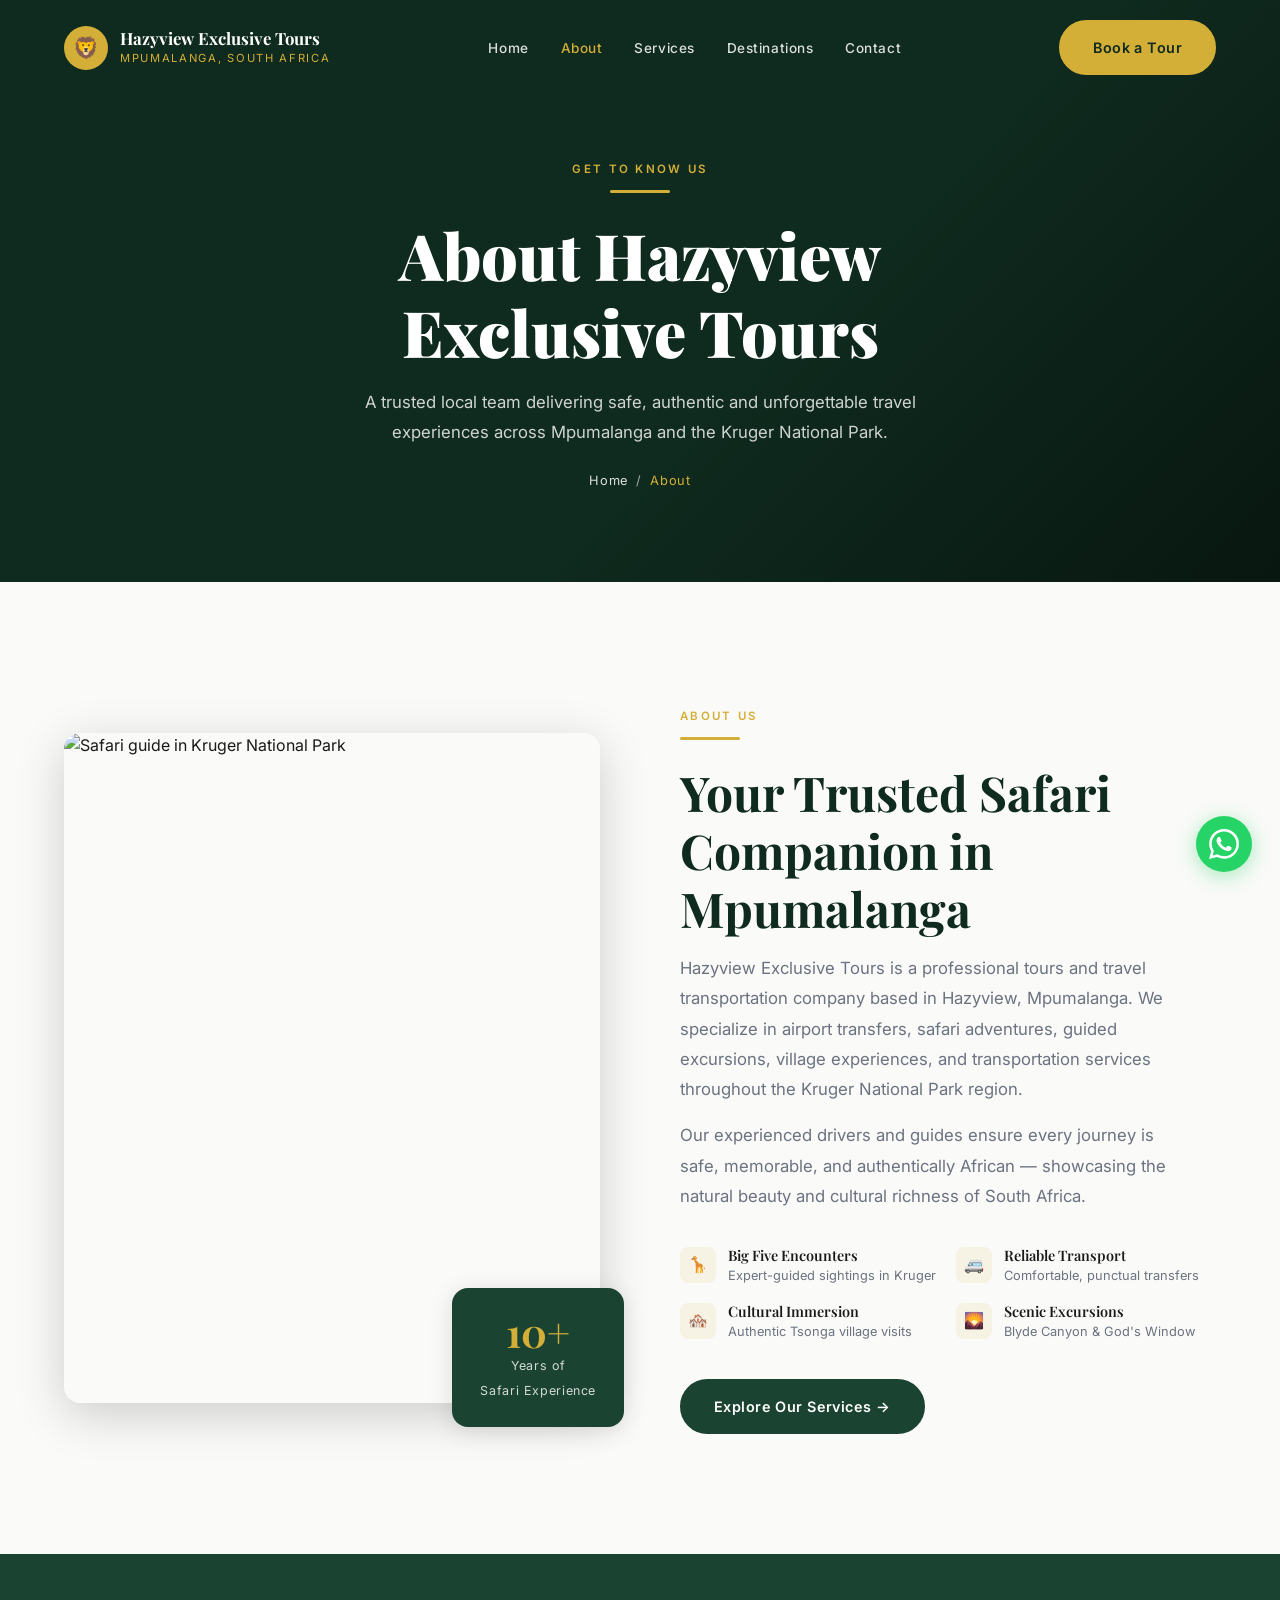
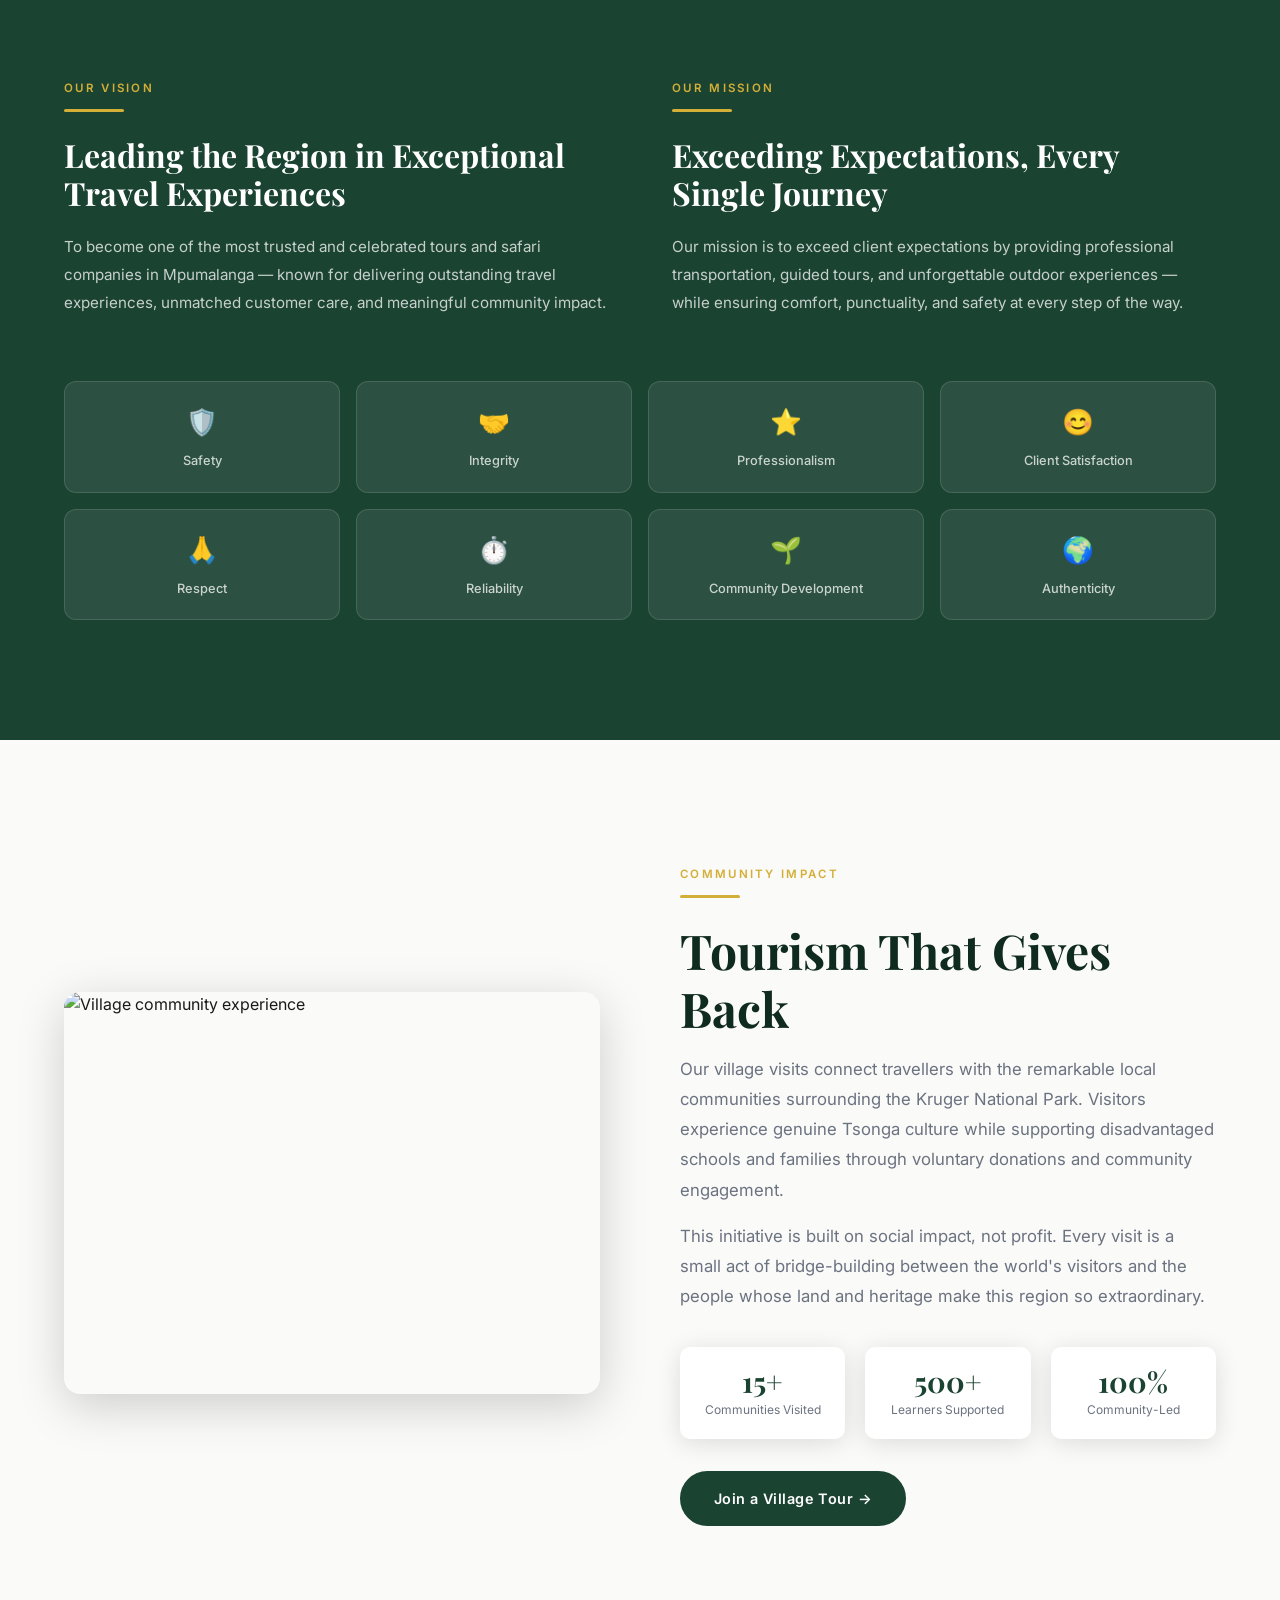
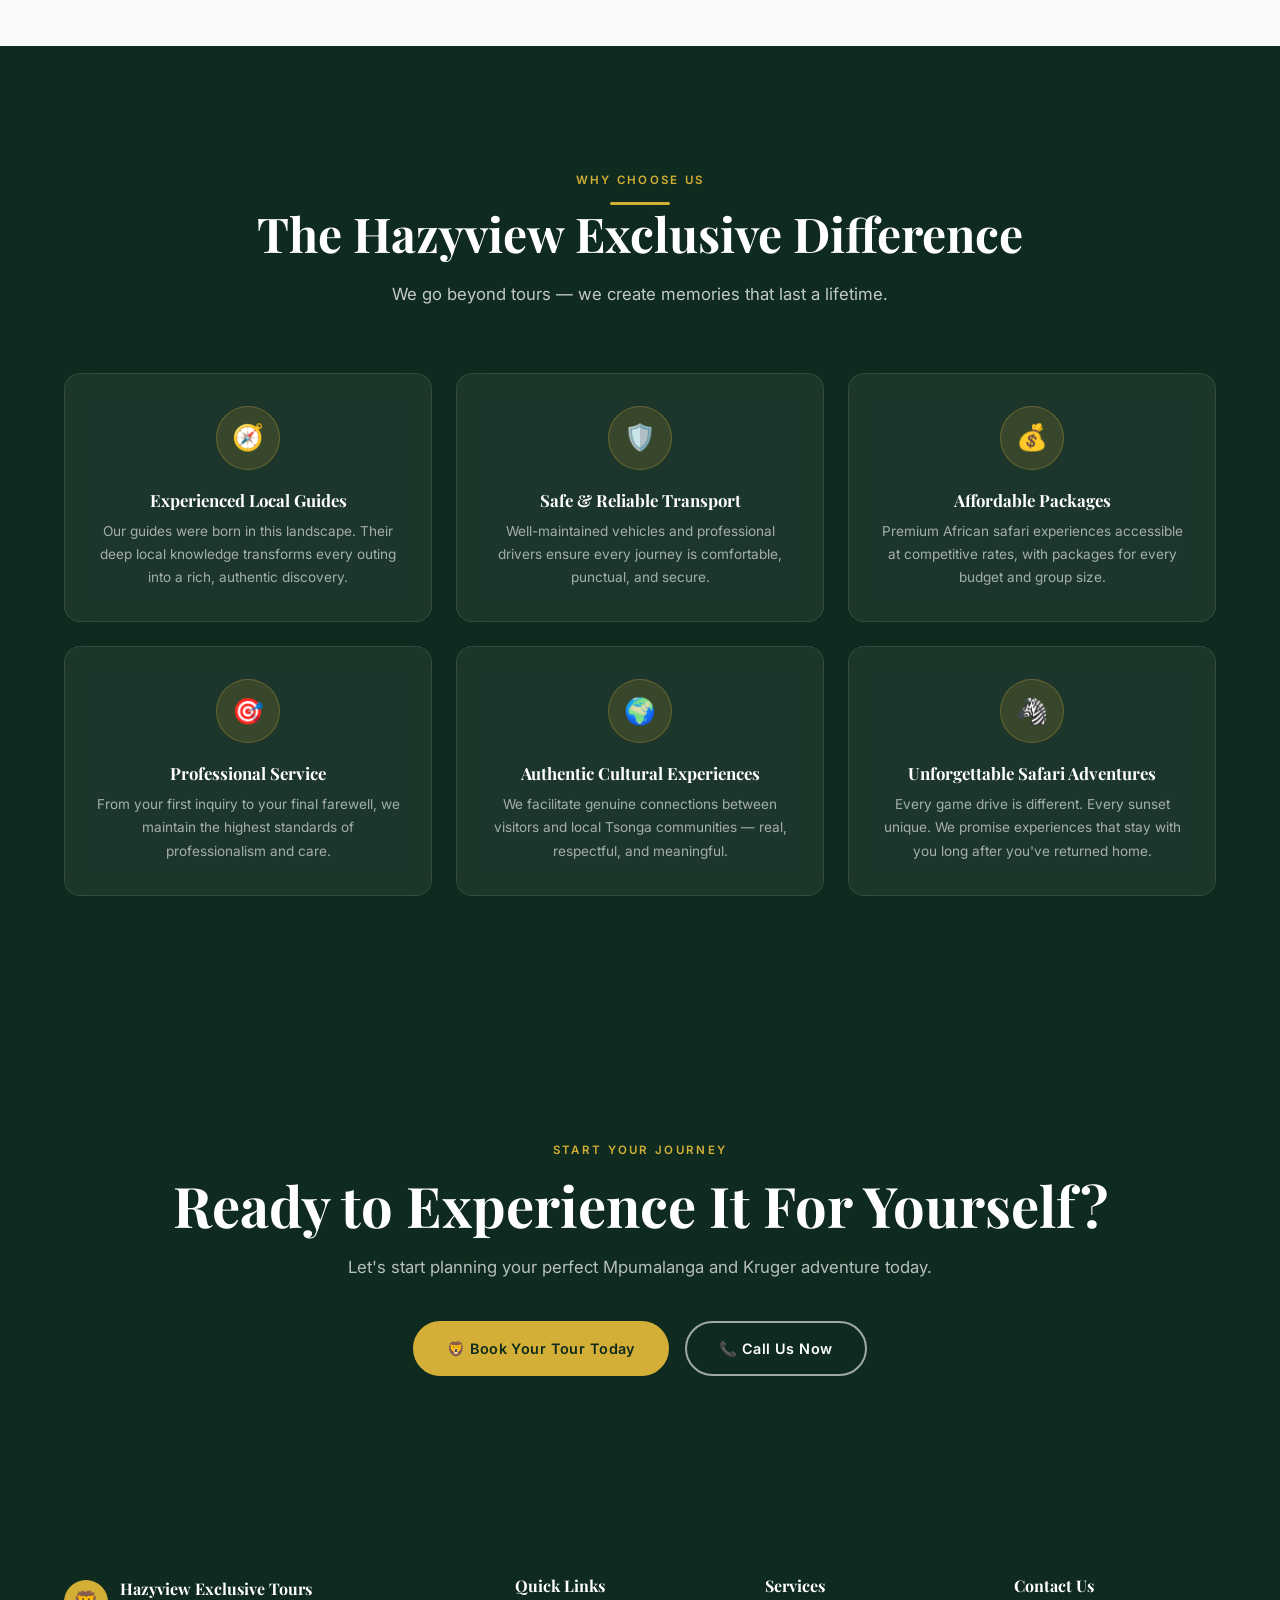
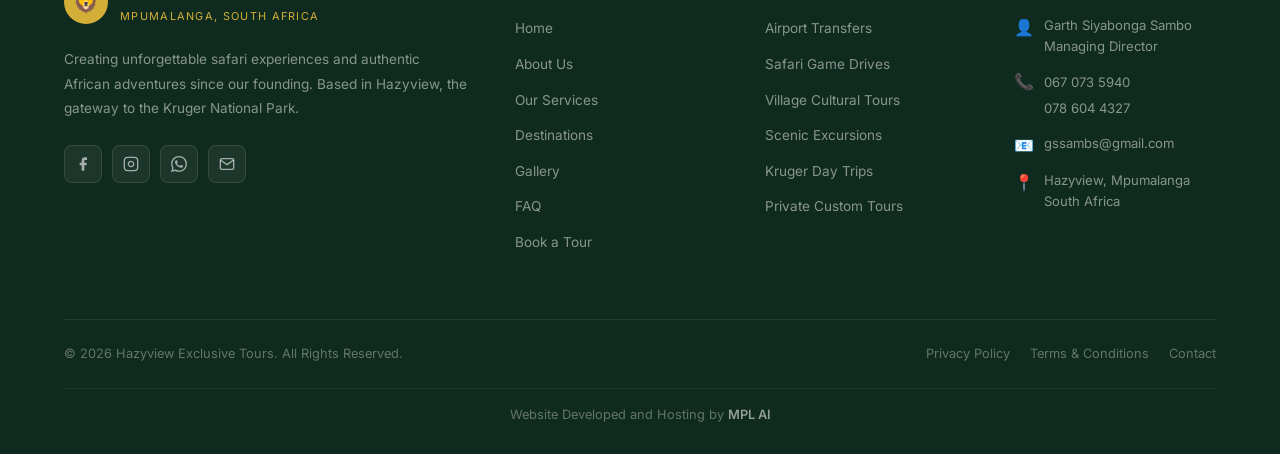
==== about.html @ bfd2d044 "Initial commit" ====
<!DOCTYPE html>
<html lang="en">
<head>
<meta charset="UTF-8">
<meta name="viewport" content="width=device-width, initial-scale=1.0">
<meta name="description" content="Learn about Hazyview Exclusive Tours – our story, vision, mission, values and community impact in Hazyview, Mpumalanga, South Africa.">
<meta name="keywords" content="About Hazyview Exclusive Tours, Mpumalanga tour company, safari company Hazyview, community tourism South Africa">
<title>About Us | Hazyview Exclusive Tours</title>
<link rel="preconnect" href="https://fonts.googleapis.com">
<link href="https://fonts.googleapis.com/css2?family=Playfair+Display:wght@400;600;700;900&family=Inter:wght@300;400;500;600&display=swap" rel="stylesheet">
<link rel="stylesheet" href="css/style.css">
</head>
<body>

<!-- NAVBAR -->
<nav id="navbar">
  <div class="container">
    <div class="nav-inner">
      <a href="index.html" class="nav-logo">
        <div class="nav-logo-icon">🦁</div>
        <div class="nav-logo-text">
          <strong>Hazyview Exclusive Tours</strong>
          <span>Mpumalanga, South Africa</span>
        </div>
      </a>
      <ul class="nav-links">
        <li><a href="index.html">Home</a></li>
        <li><a href="about.html" class="active">About</a></li>
        <li><a href="services.html">Services</a></li>
        <li><a href="destinations.html">Destinations</a></li>
        <li><a href="contact.html">Contact</a></li>
      </ul>
      <div class="nav-cta">
        <a href="contact.html" class="btn btn-gold">Book a Tour</a>
      </div>
      <button class="hamburger" id="hambBtn" aria-label="Menu">
        <span></span><span></span><span></span>
      </button>
    </div>
  </div>
</nav>

<!-- MOBILE MENU -->
<div class="mobile-menu" id="mobileMenu">
  <button class="mobile-close" id="mobileClose">✕</button>
  <a href="index.html" onclick="closeMobile()">Home</a>
  <a href="about.html" class="active" onclick="closeMobile()">About</a>
  <a href="services.html" onclick="closeMobile()">Services</a>
  <a href="destinations.html" onclick="closeMobile()">Destinations</a>
  <a href="contact.html" onclick="closeMobile()">Book a Tour</a>
</div>

<!-- PAGE HERO -->
<section class="page-hero">
  <div class="page-hero-bg" style="background-image:url('https://images.unsplash.com/photo-1547471080-7cc2caa01a7e?w=1800&q=80');"></div>
  <div class="page-hero-overlay"></div>
  <div class="container page-hero-content">
    <span class="section-label">Get To Know Us</span>
    <div class="gold-line"></div>
    <h1>About Hazyview Exclusive Tours</h1>
    <p>A trusted local team delivering safe, authentic and unforgettable travel experiences across Mpumalanga and the Kruger National Park.</p>
    <div class="breadcrumb">
      <a href="index.html">Home</a> / <span>About</span>
    </div>
  </div>
</section>

<!-- ABOUT -->
<section id="about">
  <div class="container">
    <div class="about-grid">
      <div class="about-image-stack reveal">
        <div class="about-img-main">
          <img src="https://images.unsplash.com/photo-1547036967-23d11aacaee0?w=800&q=80" alt="Safari guide in Kruger National Park" loading="lazy">
        </div>
        <div class="about-img-badge">
          <strong>10+</strong>
          <span>Years of<br>Safari Experience</span>
        </div>
      </div>
      <div class="about-text reveal reveal-delay-1">
        <span class="section-label">About Us</span>
        <div class="gold-line"></div>
        <h2 class="section-title">Your Trusted Safari Companion in Mpumalanga</h2>
        <p class="section-desc">Hazyview Exclusive Tours is a professional tours and travel transportation company based in Hazyview, Mpumalanga. We specialize in airport transfers, safari adventures, guided excursions, village experiences, and transportation services throughout the Kruger National Park region.</p>
        <p class="section-desc" style="margin-top:16px;">Our experienced drivers and guides ensure every journey is safe, memorable, and authentically African — showcasing the natural beauty and cultural richness of South Africa.</p>
        <div class="about-features">
          <div class="about-feature">
            <div class="about-feature-icon">🦒</div>
            <div>
              <h4>Big Five Encounters</h4>
              <p>Expert-guided sightings in Kruger</p>
            </div>
          </div>
          <div class="about-feature">
            <div class="about-feature-icon">🚐</div>
            <div>
              <h4>Reliable Transport</h4>
              <p>Comfortable, punctual transfers</p>
            </div>
          </div>
          <div class="about-feature">
            <div class="about-feature-icon">🏘️</div>
            <div>
              <h4>Cultural Immersion</h4>
              <p>Authentic Tsonga village visits</p>
            </div>
          </div>
          <div class="about-feature">
            <div class="about-feature-icon">🌄</div>
            <div>
              <h4>Scenic Excursions</h4>
              <p>Blyde Canyon & God's Window</p>
            </div>
          </div>
        </div>
        <div style="margin-top:36px;">
          <a href="services.html" class="btn btn-green">Explore Our Services →</a>
        </div>
      </div>
    </div>
  </div>
</section>

<!-- VISION MISSION VALUES -->
<section id="vision">
  <div class="container">
    <div class="vm-grid reveal">
      <div class="vm-card">
        <span class="section-label">Our Vision</span>
        <div class="gold-line"></div>
        <h2>Leading the Region in Exceptional Travel Experiences</h2>
        <p>To become one of the most trusted and celebrated tours and safari companies in Mpumalanga — known for delivering outstanding travel experiences, unmatched customer care, and meaningful community impact.</p>
      </div>
      <div class="vm-card">
        <span class="section-label">Our Mission</span>
        <div class="gold-line"></div>
        <h2>Exceeding Expectations, Every Single Journey</h2>
        <p>Our mission is to exceed client expectations by providing professional transportation, guided tours, and unforgettable outdoor experiences — while ensuring comfort, punctuality, and safety at every step of the way.</p>
      </div>
    </div>
    <div class="values-grid reveal">
      <div class="value-chip"><span>🛡️</span><p>Safety</p></div>
      <div class="value-chip"><span>🤝</span><p>Integrity</p></div>
      <div class="value-chip"><span>⭐</span><p>Professionalism</p></div>
      <div class="value-chip"><span>😊</span><p>Client Satisfaction</p></div>
      <div class="value-chip"><span>🙏</span><p>Respect</p></div>
      <div class="value-chip"><span>⏱️</span><p>Reliability</p></div>
      <div class="value-chip"><span>🌱</span><p>Community Development</p></div>
      <div class="value-chip"><span>🌍</span><p>Authenticity</p></div>
    </div>
  </div>
</section>

<!-- COMMUNITY IMPACT -->
<section id="community">
  <div class="container">
    <div class="community-inner">
      <div class="community-img reveal">
        <img src="https://images.unsplash.com/photo-1488521787991-ed7bbaae773c?w=800&q=80" alt="Village community experience" loading="lazy">
      </div>
      <div class="community-text reveal reveal-delay-1">
        <span class="section-label">Community Impact</span>
        <div class="gold-line"></div>
        <h2 class="section-title">Tourism That Gives Back</h2>
        <p class="section-desc">Our village visits connect travellers with the remarkable local communities surrounding the Kruger National Park. Visitors experience genuine Tsonga culture while supporting disadvantaged schools and families through voluntary donations and community engagement.</p>
        <p class="section-desc" style="margin-top:16px;">This initiative is built on social impact, not profit. Every visit is a small act of bridge-building between the world's visitors and the people whose land and heritage make this region so extraordinary.</p>
        <div class="impact-stats">
          <div class="impact-stat">
            <strong>15+</strong>
            <span>Communities Visited</span>
          </div>
          <div class="impact-stat">
            <strong>500+</strong>
            <span>Learners Supported</span>
          </div>
          <div class="impact-stat">
            <strong>100%</strong>
            <span>Community-Led</span>
          </div>
        </div>
        <div style="margin-top:32px;">
          <a href="contact.html" class="btn btn-green">Join a Village Tour →</a>
        </div>
      </div>
    </div>
  </div>
</section>

<!-- WHY US -->
<section id="why-us">
  <div class="container">
    <div class="why-header reveal">
      <span class="section-label">Why Choose Us</span>
      <div class="gold-line" style="margin:0 auto;"></div>
      <h2 class="section-title light">The Hazyview Exclusive Difference</h2>
      <p class="section-desc light" style="margin:0 auto;">We go beyond tours — we create memories that last a lifetime.</p>
    </div>
    <div class="why-grid">
      <div class="why-card reveal">
        <div class="why-icon">🧭</div>
        <h3>Experienced Local Guides</h3>
        <p>Our guides were born in this landscape. Their deep local knowledge transforms every outing into a rich, authentic discovery.</p>
      </div>
      <div class="why-card reveal reveal-delay-1">
        <div class="why-icon">🛡️</div>
        <h3>Safe & Reliable Transport</h3>
        <p>Well-maintained vehicles and professional drivers ensure every journey is comfortable, punctual, and secure.</p>
      </div>
      <div class="why-card reveal reveal-delay-2">
        <div class="why-icon">💰</div>
        <h3>Affordable Packages</h3>
        <p>Premium African safari experiences accessible at competitive rates, with packages for every budget and group size.</p>
      </div>
      <div class="why-card reveal">
        <div class="why-icon">🎯</div>
        <h3>Professional Service</h3>
        <p>From your first inquiry to your final farewell, we maintain the highest standards of professionalism and care.</p>
      </div>
      <div class="why-card reveal reveal-delay-1">
        <div class="why-icon">🌍</div>
        <h3>Authentic Cultural Experiences</h3>
        <p>We facilitate genuine connections between visitors and local Tsonga communities — real, respectful, and meaningful.</p>
      </div>
      <div class="why-card reveal reveal-delay-2">
        <div class="why-icon">🦓</div>
        <h3>Unforgettable Safari Adventures</h3>
        <p>Every game drive is different. Every sunset unique. We promise experiences that stay with you long after you've returned home.</p>
      </div>
    </div>
  </div>
</section>

<!-- CTA -->
<section id="cta">
  <div class="container">
    <div class="cta-content reveal">
      <span class="section-label">Start Your Journey</span>
      <h2>Ready to Experience It For Yourself?</h2>
      <p>Let's start planning your perfect Mpumalanga and Kruger adventure today.</p>
      <div class="cta-buttons">
        <a href="contact.html" class="btn btn-gold">🦁 Book Your Tour Today</a>
        <a href="tel:0670735940" class="btn btn-outline">📞 Call Us Now</a>
      </div>
    </div>
  </div>
</section>

<!-- FOOTER -->
<footer>
  <div class="container">
    <div class="footer-grid">
      <div class="footer-brand">
        <div class="footer-logo">
          <div class="footer-logo-icon">🦁</div>
          <div class="footer-logo-text">
            <strong>Hazyview Exclusive Tours</strong>
            <span>Mpumalanga, South Africa</span>
          </div>
        </div>
        <p class="footer-desc">Creating unforgettable safari experiences and authentic African adventures since our founding. Based in Hazyview, the gateway to the Kruger National Park.</p>
        <div class="social-links">
          <a href="#" class="social-link" aria-label="Facebook">
            <svg width="16" height="16" viewBox="0 0 24 24" fill="currentColor"><path d="M18 2h-3a5 5 0 0 0-5 5v3H7v4h3v8h4v-8h3l1-4h-4V7a1 1 0 0 1 1-1h3z"/></svg>
          </a>
          <a href="#" class="social-link" aria-label="Instagram">
            <svg width="16" height="16" viewBox="0 0 24 24" fill="none" stroke="currentColor" stroke-width="2"><rect x="2" y="2" width="20" height="20" rx="5" ry="5"/><path d="M16 11.37A4 4 0 1 1 12.63 8 4 4 0 0 1 16 11.37z"/><line x1="17.5" y1="6.5" x2="17.51" y2="6.5"/></svg>
          </a>
          <a href="https://wa.me/27670735940" class="social-link" aria-label="WhatsApp">
            <svg width="16" height="16" viewBox="0 0 24 24" fill="currentColor"><path d="M17.472 14.382c-.297-.149-1.758-.867-2.03-.967-.273-.099-.471-.148-.67.15-.197.297-.767.966-.94 1.164-.173.199-.347.223-.644.075-.297-.15-1.255-.463-2.39-1.475-.883-.788-1.48-1.761-1.653-2.059-.173-.297-.018-.458.13-.606.134-.133.298-.347.446-.52.149-.174.198-.298.298-.497.099-.198.05-.371-.025-.52-.075-.149-.669-1.612-.916-2.207-.242-.579-.487-.5-.669-.51-.173-.008-.371-.01-.57-.01-.198 0-.52.074-.792.372-.272.297-1.04 1.016-1.04 2.479 0 1.462 1.065 2.875 1.213 3.074.149.198 2.096 3.2 5.077 4.487.709.306 1.262.489 1.694.625.712.227 1.36.195 1.871.118.571-.085 1.758-.719 2.006-1.413.248-.694.248-1.289.173-1.413-.074-.124-.272-.198-.57-.347m-5.421 7.403h-.004a9.87 9.87 0 0 1-5.031-1.378l-.361-.214-3.741.982.998-3.648-.235-.374a9.86 9.86 0 0 1-1.51-5.26c.001-5.45 4.436-9.884 9.888-9.884 2.64 0 5.122 1.03 6.988 2.898a9.825 9.825 0 0 1 2.893 6.994c-.003 5.45-4.437 9.884-9.885 9.884m8.413-18.297A11.815 11.815 0 0 0 12.05 0C5.495 0 .16 5.335.157 11.892c0 2.096.547 4.142 1.588 5.945L.057 24l6.305-1.654a11.882 11.882 0 0 0 5.683 1.448h.005c6.554 0 11.89-5.335 11.893-11.893a11.821 11.821 0 0 0-3.48-8.413z"/></svg>
          </a>
          <a href="mailto:gssambs@gmail.com" class="social-link" aria-label="Email">
            <svg width="16" height="16" viewBox="0 0 24 24" fill="none" stroke="currentColor" stroke-width="2"><path d="M4 4h16c1.1 0 2 .9 2 2v12c0 1.1-.9 2-2 2H4c-1.1 0-2-.9-2-2V6c0-1.1.9-2 2-2z"/><polyline points="22,6 12,13 2,6"/></svg>
          </a>
        </div>
      </div>
      <div class="footer-col">
        <h4>Quick Links</h4>
        <ul class="footer-links">
          <li><a href="index.html">Home</a></li>
          <li><a href="about.html">About Us</a></li>
          <li><a href="services.html">Our Services</a></li>
          <li><a href="destinations.html">Destinations</a></li>
          <li><a href="destinations.html#gallery">Gallery</a></li>
          <li><a href="services.html#faq">FAQ</a></li>
          <li><a href="contact.html">Book a Tour</a></li>
        </ul>
      </div>
      <div class="footer-col">
        <h4>Services</h4>
        <ul class="footer-links">
          <li><a href="services.html">Airport Transfers</a></li>
          <li><a href="services.html">Safari Game Drives</a></li>
          <li><a href="services.html">Village Cultural Tours</a></li>
          <li><a href="services.html">Scenic Excursions</a></li>
          <li><a href="services.html">Kruger Day Trips</a></li>
          <li><a href="services.html">Private Custom Tours</a></li>
        </ul>
      </div>
      <div class="footer-col">
        <h4>Contact Us</h4>
        <div class="footer-contact-item">
          <span>👤</span>
          <p>Garth Siyabonga Sambo<br>Managing Director</p>
        </div>
        <div class="footer-contact-item">
          <span>📞</span>
          <div>
            <a href="tel:0670735940">067 073 5940</a><br>
            <a href="tel:0786044327">078 604 4327</a>
          </div>
        </div>
        <div class="footer-contact-item">
          <span>📧</span>
          <a href="mailto:gssambs@gmail.com">gssambs@gmail.com</a>
        </div>
        <div class="footer-contact-item">
          <span>📍</span>
          <p>Hazyview, Mpumalanga<br>South Africa</p>
        </div>
      </div>
    </div>
    <div class="footer-bottom">
      <p>© 2026 Hazyview Exclusive Tours. All Rights Reserved.</p>
      <div class="footer-bottom-links">
        <a href="#">Privacy Policy</a>
        <a href="#">Terms & Conditions</a>
        <a href="contact.html">Contact</a>
      </div>
    </div>
    <div class="footer-credit-row">
      <p class="footer-credit">Website Developed and Hosting by <a href="https://www.mplai.co.za" target="_blank" rel="noopener">MPL AI</a></p>
    </div>
  </div>
</footer>

<!-- WHATSAPP FLOAT -->
<a href="https://wa.me/27670735940?text=Hello%2C%20I%20would%20like%20to%20book%20a%20tour%20with%20Hazyview%20Exclusive%20Tours." class="wa-float" target="_blank" aria-label="Chat on WhatsApp">
  <div class="wa-tooltip">Chat on WhatsApp</div>
  <svg viewBox="0 0 24 24" xmlns="http://www.w3.org/2000/svg">
    <path d="M17.472 14.382c-.297-.149-1.758-.867-2.03-.967-.273-.099-.471-.148-.67.15-.197.297-.767.966-.94 1.164-.173.199-.347.223-.644.075-.297-.15-1.255-.463-2.39-1.475-.883-.788-1.48-1.761-1.653-2.059-.173-.297-.018-.458.13-.606.134-.133.298-.347.446-.52.149-.174.198-.298.298-.497.099-.198.05-.371-.025-.52-.075-.149-.669-1.612-.916-2.207-.242-.579-.487-.5-.669-.51-.173-.008-.371-.01-.57-.01-.198 0-.52.074-.792.372-.272.297-1.04 1.016-1.04 2.479 0 1.462 1.065 2.875 1.213 3.074.149.198 2.096 3.2 5.077 4.487.709.306 1.262.489 1.694.625.712.227 1.36.195 1.871.118.571-.085 1.758-.719 2.006-1.413.248-.694.248-1.289.173-1.413-.074-.124-.272-.198-.57-.347m-5.421 7.403h-.004a9.87 9.87 0 0 1-5.031-1.378l-.361-.214-3.741.982.998-3.648-.235-.374a9.86 9.86 0 0 1-1.51-5.26c.001-5.45 4.436-9.884 9.888-9.884 2.64 0 5.122 1.03 6.988 2.898a9.825 9.825 0 0 1 2.893 6.994c-.003 5.45-4.437 9.884-9.885 9.884m8.413-18.297A11.815 11.815 0 0 0 12.05 0C5.495 0 .16 5.335.157 11.892c0 2.096.547 4.142 1.588 5.945L.057 24l6.305-1.654a11.882 11.882 0 0 0 5.683 1.448h.005c6.554 0 11.89-5.335 11.893-11.893a11.821 11.821 0 0 0-3.48-8.413z"/>
  </svg>
</a>

<script src="js/main.js"></script>
</body>
</html>
---- css/style.css ----
:root {
  --green: #1B4332;
  --green-light: #2D6A4F;
  --green-dark: #0f2a1e;
  --gold: #D4AF37;
  --gold-light: #e8c84a;
  --gold-pale: #f5e9b0;
  --white: #ffffff;
  --off-white: #fafaf8;
  --gray-light: #f0f4f0;
  --gray: #6b7280;
  --gray-dark: #374151;
  --text: #1a1a1a;
  --shadow: 0 4px 24px rgba(0,0,0,0.12);
  --shadow-lg: 0 12px 48px rgba(0,0,0,0.18);
  --radius: 16px;
  --radius-sm: 10px;
}

*, *::before, *::after { box-sizing: border-box; margin: 0; padding: 0; }

html { scroll-behavior: smooth; }

body {
  font-family: 'Inter', sans-serif;
  color: var(--text);
  background: var(--white);
  overflow-x: hidden;
  line-height: 1.6;
}

h1, h2, h3, h4 { font-family: 'Playfair Display', serif; line-height: 1.2; }

img { max-width: 100%; display: block; }

a { text-decoration: none; color: inherit; }

/* ─── UTILITY ─── */
.container { max-width: 1200px; margin: 0 auto; padding: 0 24px; }
.section-label {
  display: inline-block;
  font-size: 0.72rem;
  font-weight: 600;
  letter-spacing: 0.2em;
  text-transform: uppercase;
  color: var(--gold);
  margin-bottom: 12px;
}
.section-title {
  font-size: clamp(2rem, 4vw, 3rem);
  font-weight: 700;
  color: var(--green-dark);
  margin-bottom: 16px;
}
.section-title.light { color: var(--white); }
.section-desc {
  font-size: 1.05rem;
  color: var(--gray);
  max-width: 600px;
  line-height: 1.8;
}
.section-desc.light { color: rgba(255,255,255,0.75); }
.gold-line {
  width: 60px; height: 3px;
  background: var(--gold);
  border-radius: 2px;
  margin-bottom: 24px;
}
.btn {
  display: inline-flex; align-items: center; gap: 8px;
  padding: 14px 32px;
  border-radius: 50px;
  font-family: 'Inter', sans-serif;
  font-size: 0.9rem;
  font-weight: 600;
  cursor: pointer;
  transition: all 0.3s ease;
  border: 2px solid transparent;
  letter-spacing: 0.03em;
}
.btn-gold {
  background: var(--gold);
  color: var(--green-dark);
  border-color: var(--gold);
}
.btn-gold:hover { background: var(--gold-light); transform: translateY(-2px); box-shadow: 0 8px 24px rgba(212,175,55,0.4); }
.btn-outline {
  background: transparent;
  color: var(--white);
  border-color: rgba(255,255,255,0.6);
}
.btn-outline:hover { background: rgba(255,255,255,0.12); border-color: var(--white); transform: translateY(-2px); }
.btn-green {
  background: var(--green);
  color: var(--white);
  border-color: var(--green);
}
.btn-green:hover { background: var(--green-light); transform: translateY(-2px); box-shadow: 0 8px 24px rgba(27,67,50,0.4); }

/* ─── NAVBAR ─── */
#navbar {
  position: fixed; top: 0; left: 0; right: 0; z-index: 1000;
  padding: 20px 0;
  transition: all 0.4s ease;
}
#navbar.scrolled {
  background: rgba(15,42,30,0.97);
  backdrop-filter: blur(12px);
  padding: 12px 0;
  box-shadow: 0 2px 20px rgba(0,0,0,0.3);
}
.nav-inner {
  display: flex; align-items: center; justify-content: space-between;
}
.nav-logo {
  display: flex; align-items: center; gap: 12px;
}
.nav-logo-icon {
  width: 44px; height: 44px;
  background: var(--gold);
  border-radius: 50%;
  display: flex; align-items: center; justify-content: center;
  font-size: 1.3rem;
}
.nav-logo-text { line-height: 1.1; }
.nav-logo-text strong {
  display: block;
  font-family: 'Playfair Display', serif;
  font-size: 1.05rem;
  color: var(--white);
}
.nav-logo-text span {
  font-size: 0.7rem;
  color: var(--gold);
  letter-spacing: 0.15em;
  text-transform: uppercase;
}
.nav-links {
  display: flex; align-items: center; gap: 32px;
  list-style: none;
}
.nav-links a {
  color: rgba(255,255,255,0.85);
  font-size: 0.85rem;
  font-weight: 500;
  letter-spacing: 0.04em;
  transition: color 0.2s;
}
.nav-links a:hover { color: var(--gold); }
.nav-links a.active { color: var(--gold); }
.nav-cta { display: flex; gap: 12px; align-items: center; }
.hamburger {
  display: none;
  background: none; border: none;
  cursor: pointer;
  flex-direction: column; gap: 5px;
  padding: 4px;
}
.hamburger span {
  display: block; width: 26px; height: 2px;
  background: var(--white);
  border-radius: 2px;
  transition: all 0.3s;
}
.mobile-menu {
  display: none;
  position: fixed; inset: 0;
  background: var(--green-dark);
  z-index: 999;
  flex-direction: column;
  align-items: center;
  justify-content: center;
  gap: 32px;
}
.mobile-menu.open { display: flex; }
.mobile-menu a {
  color: var(--white);
  font-family: 'Playfair Display', serif;
  font-size: 2rem;
  transition: color 0.2s;
}
.mobile-menu a:hover { color: var(--gold); }
.mobile-menu a.active { color: var(--gold); }
.mobile-close {
  position: absolute; top: 24px; right: 24px;
  background: none; border: none;
  color: var(--white); font-size: 2rem;
  cursor: pointer;
}

/* ─── HERO ─── */
#hero {
  position: relative;
  min-height: 100vh;
  display: flex; align-items: center;
  overflow: hidden;
  background: #0f2a1e;
}
.hero-bg {
  position: absolute; inset: 0;
  background: url('https://images.unsplash.com/photo-1516426122078-c23e76319801?w=1800&q=80') center/cover no-repeat;
  transform: scale(1.05);
  animation: heroZoom 20s ease-in-out infinite alternate;
}
@keyframes heroZoom {
  from { transform: scale(1.05); }
  to { transform: scale(1.15); }
}
.hero-overlay {
  position: absolute; inset: 0;
  background: linear-gradient(135deg, rgba(15,42,30,0.82) 0%, rgba(15,42,30,0.55) 60%, rgba(0,0,0,0.4) 100%);
}
.hero-content {
  position: relative; z-index: 2;
  max-width: 780px;
}
.hero-eyebrow {
  display: inline-flex; align-items: center; gap: 10px;
  background: rgba(212,175,55,0.15);
  border: 1px solid rgba(212,175,55,0.4);
  border-radius: 50px;
  padding: 6px 18px;
  margin-bottom: 28px;
}
.hero-eyebrow span {
  font-size: 0.75rem;
  font-weight: 600;
  letter-spacing: 0.15em;
  text-transform: uppercase;
  color: var(--gold);
}
.hero-dot {
  width: 6px; height: 6px;
  background: var(--gold);
  border-radius: 50%;
  animation: pulse 2s infinite;
}
@keyframes pulse { 0%,100%{opacity:1;transform:scale(1)} 50%{opacity:0.5;transform:scale(1.4)} }
.hero-title {
  font-size: clamp(2.5rem, 6vw, 4.5rem);
  font-weight: 900;
  color: var(--white);
  margin-bottom: 20px;
  line-height: 1.1;
}
.hero-title em {
  font-style: normal;
  color: var(--gold);
}
.hero-subtitle {
  font-size: 1.1rem;
  color: rgba(255,255,255,0.8);
  max-width: 560px;
  margin-bottom: 40px;
  line-height: 1.8;
}
.hero-buttons { display: flex; gap: 16px; flex-wrap: wrap; margin-bottom: 64px; }
.hero-stats {
  display: flex; gap: 40px; flex-wrap: wrap;
  padding-top: 40px;
  border-top: 1px solid rgba(255,255,255,0.15);
}
.stat-item {}
.stat-num {
  font-family: 'Playfair Display', serif;
  font-size: 2.2rem;
  font-weight: 700;
  color: var(--gold);
  line-height: 1;
}
.stat-label {
  font-size: 0.78rem;
  color: rgba(255,255,255,0.6);
  letter-spacing: 0.08em;
  text-transform: uppercase;
  margin-top: 4px;
}
.hero-scroll {
  position: absolute; bottom: 32px; left: 50%; transform: translateX(-50%);
  z-index: 2; display: flex; flex-direction: column; align-items: center; gap: 8px;
  color: rgba(255,255,255,0.5);
  font-size: 0.72rem; letter-spacing: 0.15em; text-transform: uppercase;
  animation: bounce 2s infinite;
}
@keyframes bounce { 0%,100%{transform:translateX(-50%) translateY(0)} 50%{transform:translateX(-50%) translateY(-8px)} }
.hero-scroll svg { width: 24px; }

/* ─── PAGE HERO (inner pages) ─── */
.page-hero {
  position: relative;
  min-height: 50vh;
  display: flex; align-items: center; justify-content: center;
  text-align: center;
  overflow: hidden;
  background: #0f2a1e;
  padding: 160px 0 90px;
}
.page-hero-bg {
  position: absolute; inset: 0;
  background-position: center;
  background-size: cover;
  background-repeat: no-repeat;
  transform: scale(1.05);
  animation: heroZoom 20s ease-in-out infinite alternate;
}
.page-hero-overlay {
  position: absolute; inset: 0;
  background: linear-gradient(135deg, rgba(15,42,30,0.85) 0%, rgba(15,42,30,0.6) 60%, rgba(0,0,0,0.45) 100%);
}
.page-hero-content { position: relative; z-index: 2; max-width: 760px; margin: 0 auto; }
.page-hero .section-label { display: block; }
.page-hero h1 {
  font-size: clamp(2.4rem, 5.5vw, 4rem);
  font-weight: 900;
  color: var(--white);
  margin-bottom: 16px;
}
.page-hero p {
  font-size: 1.05rem;
  color: rgba(255,255,255,0.8);
  max-width: 560px;
  margin: 0 auto;
  line-height: 1.8;
}
.page-hero .gold-line { margin: 0 auto 24px; }
.breadcrumb {
  position: relative; z-index: 2;
  display: flex; justify-content: center; gap: 8px;
  font-size: 0.8rem; letter-spacing: 0.06em;
  color: rgba(255,255,255,0.6);
  margin-top: 24px;
}
.breadcrumb a { color: rgba(255,255,255,0.85); transition: color 0.2s; }
.breadcrumb a:hover { color: var(--gold); }
.breadcrumb span { color: var(--gold); }

/* ─── ABOUT ─── */
#about { padding: 120px 0; background: var(--off-white); }
.about-grid {
  display: grid;
  grid-template-columns: 1fr 1fr;
  gap: 80px;
  align-items: center;
}
.about-image-stack { position: relative; }
.about-img-main {
  border-radius: var(--radius);
  overflow: hidden;
  box-shadow: var(--shadow-lg);
  aspect-ratio: 4/5;
}
.about-img-main img {
  width: 100%; height: 100%; object-fit: cover;
  transition: transform 0.6s ease;
}
.about-img-main:hover img { transform: scale(1.04); }
.about-img-badge {
  position: absolute; bottom: -24px; right: -24px;
  background: var(--green);
  color: var(--white);
  border-radius: var(--radius);
  padding: 24px 28px;
  text-align: center;
  box-shadow: var(--shadow);
}
.about-img-badge strong {
  display: block;
  font-family: 'Playfair Display', serif;
  font-size: 2.5rem;
  color: var(--gold);
  line-height: 1;
}
.about-img-badge span { font-size: 0.78rem; opacity: 0.8; letter-spacing: 0.05em; }
.about-text .section-desc { max-width: 500px; }
.about-features {
  display: grid; grid-template-columns: 1fr 1fr;
  gap: 16px; margin-top: 36px;
}
.about-feature {
  display: flex; align-items: flex-start; gap: 12px;
}
.about-feature-icon {
  width: 36px; height: 36px; flex-shrink: 0;
  background: rgba(212,175,55,0.1);
  border-radius: 8px;
  display: flex; align-items: center; justify-content: center;
  font-size: 1rem;
}
.about-feature h4 { font-size: 0.9rem; font-weight: 600; margin-bottom: 2px; }
.about-feature p { font-size: 0.8rem; color: var(--gray); }

/* ─── SERVICES ─── */
#services { padding: 120px 0; background: var(--white); }
.services-header { text-align: center; margin-bottom: 64px; }
.services-header .section-desc { margin: 0 auto; }
.services-grid {
  display: grid;
  grid-template-columns: repeat(3, 1fr);
  gap: 28px;
}
.service-card {
  background: var(--white);
  border: 1px solid rgba(0,0,0,0.07);
  border-radius: var(--radius);
  padding: 36px 28px;
  position: relative;
  overflow: hidden;
  transition: all 0.35s ease;
  cursor: default;
}
.service-card::before {
  content: '';
  position: absolute; top: 0; left: 0; right: 0; height: 3px;
  background: var(--gold);
  transform: scaleX(0); transform-origin: left;
  transition: transform 0.35s ease;
}
.service-card:hover {
  transform: translateY(-6px);
  box-shadow: var(--shadow-lg);
  border-color: transparent;
}
.service-card:hover::before { transform: scaleX(1); }
.service-icon {
  width: 56px; height: 56px;
  background: linear-gradient(135deg, var(--green), var(--green-light));
  border-radius: 14px;
  display: flex; align-items: center; justify-content: center;
  font-size: 1.6rem;
  margin-bottom: 20px;
  box-shadow: 0 4px 16px rgba(27,67,50,0.25);
}
.service-card h3 { font-size: 1.2rem; font-weight: 700; margin-bottom: 12px; color: var(--green-dark); }
.service-card p { font-size: 0.87rem; color: var(--gray); line-height: 1.75; }
.service-list {
  list-style: none;
  margin-top: 14px;
}
.service-list li {
  font-size: 0.83rem; color: var(--gray);
  padding: 4px 0;
  padding-left: 18px;
  position: relative;
}
.service-list li::before {
  content: '→';
  position: absolute; left: 0;
  color: var(--gold);
  font-size: 0.8rem;
}

/* ─── WHY US ─── */
#why-us {
  padding: 120px 0;
  background: var(--green-dark);
  position: relative;
  overflow: hidden;
}
#why-us::before {
  content: '';
  position: absolute; inset: 0;
  background: url('https://images.unsplash.com/photo-1547471080-7cc2caa01a7e?w=1200&q=60') center/cover;
  opacity: 0.08;
}
.why-header { text-align: center; margin-bottom: 64px; position: relative; z-index: 1; }
.why-grid {
  display: grid;
  grid-template-columns: repeat(3, 1fr);
  gap: 24px;
  position: relative; z-index: 1;
}
.why-card {
  background: rgba(255,255,255,0.06);
  backdrop-filter: blur(12px);
  border: 1px solid rgba(255,255,255,0.1);
  border-radius: var(--radius);
  padding: 32px 28px;
  text-align: center;
  transition: all 0.3s ease;
}
.why-card:hover {
  background: rgba(255,255,255,0.1);
  transform: translateY(-4px);
  border-color: rgba(212,175,55,0.4);
}
.why-icon {
  width: 64px; height: 64px;
  background: rgba(212,175,55,0.15);
  border: 1px solid rgba(212,175,55,0.3);
  border-radius: 50%;
  display: flex; align-items: center; justify-content: center;
  font-size: 1.6rem;
  margin: 0 auto 20px;
}
.why-card h3 { font-size: 1.05rem; font-weight: 700; color: var(--white); margin-bottom: 10px; }
.why-card p { font-size: 0.85rem; color: rgba(255,255,255,0.6); line-height: 1.7; }

/* ─── GALLERY ─── */
#gallery { padding: 120px 0; background: var(--gray-light); }
.gallery-header { text-align: center; margin-bottom: 56px; }
.gallery-grid {
  display: grid;
  grid-template-columns: repeat(4, 1fr);
  grid-template-rows: auto;
  gap: 16px;
}
.gallery-item {
  position: relative;
  border-radius: var(--radius-sm);
  overflow: hidden;
  cursor: pointer;
  background: #1a2a1a;
}
.gallery-item:nth-child(1) { grid-column: span 2; grid-row: span 2; }
.gallery-item:nth-child(6) { grid-column: span 2; }
.gallery-item img {
  width: 100%; height: 100%;
  object-fit: cover;
  display: block;
  aspect-ratio: 1;
  transition: transform 0.5s ease, opacity 0.3s;
}
.gallery-item:nth-child(1) img { aspect-ratio: auto; height: 100%; }
.gallery-item:nth-child(6) img { aspect-ratio: 2/1; }
.gallery-overlay {
  position: absolute; inset: 0;
  background: linear-gradient(to top, rgba(15,42,30,0.85) 0%, transparent 60%);
  opacity: 0;
  transition: opacity 0.35s;
  display: flex; align-items: flex-end; padding: 20px;
}
.gallery-overlay span {
  color: var(--white);
  font-size: 0.85rem; font-weight: 600;
  letter-spacing: 0.04em;
}
.gallery-item:hover img { transform: scale(1.08); opacity: 0.85; }
.gallery-item:hover .gallery-overlay { opacity: 1; }

/* LIGHTBOX */
.lightbox {
  display: none;
  position: fixed; inset: 0;
  background: rgba(0,0,0,0.92);
  z-index: 2000;
  align-items: center;
  justify-content: center;
  padding: 24px;
}
.lightbox.active { display: flex; }
.lightbox img {
  max-width: 90vw; max-height: 85vh;
  border-radius: var(--radius);
  object-fit: contain;
  box-shadow: 0 0 80px rgba(0,0,0,0.6);
}
.lightbox-close {
  position: absolute; top: 20px; right: 20px;
  background: rgba(255,255,255,0.1);
  border: 1px solid rgba(255,255,255,0.2);
  color: var(--white); font-size: 1.5rem;
  width: 44px; height: 44px;
  border-radius: 50%;
  cursor: pointer;
  display: flex; align-items: center; justify-content: center;
  transition: background 0.2s;
}
.lightbox-close:hover { background: rgba(255,255,255,0.2); }

/* ─── DESTINATIONS ─── */
#destinations { padding: 120px 0; background: var(--white); }
.dest-header { text-align: center; margin-bottom: 64px; }
.dest-grid {
  display: grid;
  grid-template-columns: repeat(4, 1fr);
  gap: 24px;
}
.dest-card {
  border-radius: var(--radius);
  overflow: hidden;
  box-shadow: var(--shadow);
  transition: transform 0.35s, box-shadow 0.35s;
  background: var(--white);
}
.dest-card:hover { transform: translateY(-6px); box-shadow: var(--shadow-lg); }
.dest-img {
  position: relative;
  height: 200px;
  overflow: hidden;
}
.dest-img img { width: 100%; height: 100%; object-fit: cover; transition: transform 0.5s; }
.dest-card:hover .dest-img img { transform: scale(1.08); }
.dest-tag {
  position: absolute; top: 12px; left: 12px;
  background: var(--gold);
  color: var(--green-dark);
  font-size: 0.68rem;
  font-weight: 700;
  letter-spacing: 0.08em;
  text-transform: uppercase;
  padding: 4px 10px;
  border-radius: 20px;
}
.dest-body { padding: 20px; }
.dest-body h3 { font-size: 1.05rem; font-weight: 700; margin-bottom: 8px; color: var(--green-dark); }
.dest-body p { font-size: 0.82rem; color: var(--gray); line-height: 1.65; margin-bottom: 16px; }
.dest-link {
  font-size: 0.82rem; font-weight: 600;
  color: var(--green);
  display: flex; align-items: center; gap: 6px;
  transition: gap 0.2s;
}
.dest-card:hover .dest-link { gap: 10px; }

/* ─── VISION MISSION ─── */
#vision { padding: 120px 0; background: var(--green); }
.vm-grid {
  display: grid; grid-template-columns: 1fr 1fr; gap: 64px;
  align-items: start;
}
.vm-card {}
.vm-card h2 { font-size: 2rem; color: var(--white); margin-bottom: 20px; }
.vm-card p { font-size: 0.95rem; color: rgba(255,255,255,0.75); line-height: 1.85; }
.values-grid {
  display: grid; grid-template-columns: repeat(4, 1fr); gap: 16px;
  margin-top: 64px;
}
.value-chip {
  background: rgba(255,255,255,0.08);
  border: 1px solid rgba(255,255,255,0.12);
  border-radius: 12px;
  padding: 20px 16px;
  text-align: center;
  transition: background 0.2s;
}
.value-chip:hover { background: rgba(212,175,55,0.15); border-color: rgba(212,175,55,0.4); }
.value-chip span { display: block; font-size: 1.6rem; margin-bottom: 8px; }
.value-chip p { font-size: 0.8rem; color: rgba(255,255,255,0.75); font-weight: 500; }

/* ─── COMMUNITY ─── */
#community { padding: 120px 0; background: var(--off-white); }
.community-inner {
  display: grid; grid-template-columns: 1fr 1fr; gap: 80px;
  align-items: center;
}
.community-img {
  border-radius: var(--radius);
  overflow: hidden;
  box-shadow: var(--shadow-lg);
  aspect-ratio: 4/3;
}
.community-img img { width: 100%; height: 100%; object-fit: cover; }
.community-text .section-title { color: var(--green-dark); }
.community-text .section-desc { color: var(--gray); }
.impact-stats {
  display: grid; grid-template-columns: repeat(3, 1fr);
  gap: 20px; margin-top: 36px;
}
.impact-stat {
  background: var(--white);
  border-radius: var(--radius-sm);
  padding: 20px;
  text-align: center;
  box-shadow: var(--shadow);
}
.impact-stat strong {
  display: block;
  font-family: 'Playfair Display', serif;
  font-size: 1.8rem;
  color: var(--green);
  line-height: 1;
}
.impact-stat span { font-size: 0.75rem; color: var(--gray); margin-top: 4px; display: block; }

/* ─── TESTIMONIALS ─── */
#testimonials { padding: 120px 0; background: var(--gray-light); }
.test-header { text-align: center; margin-bottom: 56px; }
.test-slider { position: relative; overflow: hidden; }
.test-track {
  display: flex;
  transition: transform 0.5s ease;
}
.test-card {
  min-width: calc(33.333% - 16px);
  background: var(--white);
  border-radius: var(--radius);
  padding: 36px 32px;
  margin-right: 24px;
  box-shadow: var(--shadow);
  flex-shrink: 0;
}
.test-stars { color: var(--gold); font-size: 1.1rem; letter-spacing: 3px; margin-bottom: 16px; }
.test-card blockquote {
  font-size: 0.95rem;
  color: var(--gray-dark);
  line-height: 1.8;
  font-style: italic;
  margin-bottom: 24px;
}
.test-author { display: flex; align-items: center; gap: 12px; }
.test-avatar {
  width: 44px; height: 44px;
  background: linear-gradient(135deg, var(--green), var(--green-light));
  border-radius: 50%;
  display: flex; align-items: center; justify-content: center;
  color: var(--white);
  font-weight: 700; font-size: 1rem;
}
.test-author-info strong { display: block; font-size: 0.9rem; font-weight: 600; }
.test-author-info span { font-size: 0.78rem; color: var(--gray); }
.test-controls {
  display: flex; justify-content: center; gap: 10px; margin-top: 40px;
}
.test-dot {
  width: 10px; height: 10px;
  background: rgba(27,67,50,0.2);
  border-radius: 50%;
  cursor: pointer;
  transition: all 0.3s;
  border: none;
}
.test-dot.active {
  background: var(--green);
  width: 28px;
  border-radius: 5px;
}

/* ─── FAQ ─── */
#faq { padding: 120px 0; background: var(--white); }
.faq-inner { display: grid; grid-template-columns: 1fr 1fr; gap: 80px; align-items: start; }
.faq-list { display: flex; flex-direction: column; gap: 12px; }
.faq-item {
  border: 1px solid rgba(0,0,0,0.08);
  border-radius: var(--radius-sm);
  overflow: hidden;
}
.faq-q {
  width: 100%;
  background: none;
  border: none;
  padding: 18px 24px;
  text-align: left;
  font-family: 'Inter', sans-serif;
  font-size: 0.9rem;
  font-weight: 600;
  color: var(--text);
  cursor: pointer;
  display: flex; align-items: center; justify-content: space-between;
  gap: 16px;
  transition: background 0.2s;
}
.faq-q:hover { background: rgba(27,67,50,0.04); }
.faq-q.open { background: rgba(27,67,50,0.06); color: var(--green); }
.faq-q svg { flex-shrink: 0; transition: transform 0.3s; }
.faq-q.open svg { transform: rotate(45deg); }
.faq-a {
  max-height: 0; overflow: hidden;
  transition: max-height 0.35s ease, padding 0.35s;
  font-size: 0.87rem; color: var(--gray); line-height: 1.75;
  padding: 0 24px;
}
.faq-a.open { max-height: 200px; padding: 4px 24px 20px; }

/* ─── CTA ─── */
#cta {
  padding: 120px 0;
  position: relative;
  overflow: hidden;
  background: var(--green-dark);
  text-align: center;
}
#cta::before {
  content: '';
  position: absolute; inset: 0;
  background: url('https://images.unsplash.com/photo-1557804506-669a67965ba0?w=1600&q=70') center/cover;
  opacity: 0.2;
}
.cta-content { position: relative; z-index: 1; }
.cta-content h2 {
  font-size: clamp(2rem, 5vw, 3.5rem);
  color: var(--white); margin-bottom: 16px;
}
.cta-content p { font-size: 1.05rem; color: rgba(255,255,255,0.7); margin-bottom: 40px; }
.cta-buttons { display: flex; justify-content: center; gap: 16px; flex-wrap: wrap; }

/* ─── CONTACT ─── */
#contact { padding: 120px 0; background: var(--white); }
.contact-grid { display: grid; grid-template-columns: 1fr 1.4fr; gap: 64px; }
.contact-info h2 { font-size: 2rem; color: var(--green-dark); margin-bottom: 16px; }
.contact-info p { font-size: 0.95rem; color: var(--gray); line-height: 1.8; margin-bottom: 36px; }
.contact-items { display: flex; flex-direction: column; gap: 20px; }
.contact-item { display: flex; gap: 16px; align-items: flex-start; }
.contact-item-icon {
  width: 44px; height: 44px; flex-shrink: 0;
  background: rgba(27,67,50,0.08);
  border-radius: 10px;
  display: flex; align-items: center; justify-content: center;
  font-size: 1.1rem;
}
.contact-item-text strong { display: block; font-size: 0.8rem; font-weight: 600; text-transform: uppercase; letter-spacing: 0.08em; color: var(--green); margin-bottom: 4px; }
.contact-item-text p, .contact-item-text a { font-size: 0.9rem; color: var(--gray-dark); }
.contact-item-text a:hover { color: var(--green); }
.contact-buttons { display: flex; gap: 12px; margin-top: 32px; flex-wrap: wrap; }
.contact-form {
  background: var(--gray-light);
  border-radius: var(--radius);
  padding: 48px 40px;
}
.contact-form h3 { font-size: 1.5rem; margin-bottom: 28px; color: var(--green-dark); }
.form-row { display: grid; grid-template-columns: 1fr 1fr; gap: 16px; margin-bottom: 16px; }
.form-group { display: flex; flex-direction: column; gap: 6px; margin-bottom: 16px; }
.form-group label { font-size: 0.8rem; font-weight: 600; color: var(--gray-dark); letter-spacing: 0.04em; }
.form-group input, .form-group select, .form-group textarea {
  padding: 12px 16px;
  border: 1.5px solid rgba(0,0,0,0.1);
  border-radius: var(--radius-sm);
  font-family: 'Inter', sans-serif;
  font-size: 0.9rem;
  background: var(--white);
  color: var(--text);
  transition: border-color 0.2s, box-shadow 0.2s;
  outline: none;
}
.form-group input:focus, .form-group select:focus, .form-group textarea:focus {
  border-color: var(--green);
  box-shadow: 0 0 0 3px rgba(27,67,50,0.1);
}
.form-group textarea { resize: vertical; min-height: 120px; }
.form-submit { width: 100%; justify-content: center; padding: 16px; font-size: 1rem; }
.form-success {
  display: none;
  text-align: center; padding: 24px;
  color: var(--green);
  font-weight: 600;
}

/* ─── MAP ─── */
.map-container {
  margin-top: 80px;
  border-radius: var(--radius);
  overflow: hidden;
  height: 400px;
  box-shadow: var(--shadow);
}
.map-container iframe { width: 100%; height: 100%; border: none; }

/* ─── NEWSLETTER ─── */
#newsletter {
  padding: 80px 0;
  background: linear-gradient(135deg, var(--green-dark), var(--green));
}
.newsletter-inner {
  display: flex; align-items: center; justify-content: space-between;
  gap: 40px; flex-wrap: wrap;
}
.newsletter-text h3 { font-size: 1.7rem; color: var(--white); margin-bottom: 8px; }
.newsletter-text p { font-size: 0.9rem; color: rgba(255,255,255,0.7); }
.newsletter-form { display: flex; gap: 12px; flex: 1; max-width: 460px; }
.newsletter-form input {
  flex: 1; padding: 14px 20px;
  border: 1.5px solid rgba(255,255,255,0.2);
  border-radius: 50px;
  background: rgba(255,255,255,0.1);
  color: var(--white); font-size: 0.9rem;
  outline: none;
  font-family: 'Inter', sans-serif;
  transition: border-color 0.2s;
}
.newsletter-form input::placeholder { color: rgba(255,255,255,0.5); }
.newsletter-form input:focus { border-color: var(--gold); }

/* ─── FOOTER ─── */
footer {
  background: var(--green-dark);
  padding: 80px 0 0;
}
.footer-grid {
  display: grid; grid-template-columns: 2fr 1fr 1fr 1fr; gap: 48px;
  padding-bottom: 64px;
  border-bottom: 1px solid rgba(255,255,255,0.08);
}
.footer-brand {}
.footer-logo {
  display: flex; align-items: center; gap: 12px; margin-bottom: 20px;
}
.footer-logo-icon {
  width: 44px; height: 44px;
  background: var(--gold);
  border-radius: 50%;
  display: flex; align-items: center; justify-content: center;
  font-size: 1.3rem;
}
.footer-logo-text strong {
  display: block;
  font-family: 'Playfair Display', serif;
  font-size: 1rem; color: var(--white);
}
.footer-logo-text span { font-size: 0.68rem; color: var(--gold); letter-spacing: 0.12em; text-transform: uppercase; }
.footer-desc { font-size: 0.85rem; color: rgba(255,255,255,0.5); line-height: 1.8; margin-bottom: 24px; }
.social-links { display: flex; gap: 10px; }
.social-link {
  width: 38px; height: 38px;
  background: rgba(255,255,255,0.06);
  border: 1px solid rgba(255,255,255,0.1);
  border-radius: 8px;
  display: flex; align-items: center; justify-content: center;
  color: rgba(255,255,255,0.6);
  font-size: 0.95rem;
  transition: all 0.2s;
}
.social-link:hover { background: var(--gold); color: var(--green-dark); border-color: var(--gold); }
.footer-col h4 {
  font-family: 'Playfair Display', serif;
  font-size: 1rem; color: var(--white); margin-bottom: 20px;
}
.footer-links { list-style: none; display: flex; flex-direction: column; gap: 10px; }
.footer-links a { font-size: 0.85rem; color: rgba(255,255,255,0.5); transition: color 0.2s; }
.footer-links a:hover { color: var(--gold); }
.footer-contact-item { display: flex; gap: 10px; margin-bottom: 12px; }
.footer-contact-item span:first-child { font-size: 1rem; }
.footer-contact-item a, .footer-contact-item p {
  font-size: 0.82rem; color: rgba(255,255,255,0.5);
  transition: color 0.2s;
}
.footer-contact-item a:hover { color: var(--gold); }
.footer-bottom {
  padding: 24px 0;
  display: flex; align-items: center; justify-content: space-between;
  flex-wrap: wrap; gap: 12px;
}
.footer-bottom p { font-size: 0.8rem; color: rgba(255,255,255,0.35); }
.footer-bottom-links { display: flex; gap: 20px; flex-wrap: wrap; align-items: center; }
.footer-bottom-links a { font-size: 0.8rem; color: rgba(255,255,255,0.35); transition: color 0.2s; }
.footer-bottom-links a:hover { color: var(--gold); }
.footer-credit-row {
  padding: 16px 0 28px;
  text-align: center;
  border-top: 1px solid rgba(255,255,255,0.06);
}
.footer-credit { font-size: 0.8rem; color: rgba(255,255,255,0.35); }
.footer-credit a { color: rgba(255,255,255,0.55); font-weight: 600; transition: color 0.2s; }
.footer-credit a:hover { color: var(--gold); }

/* ─── WHATSAPP FLOAT ─── */
.wa-float {
  position: fixed; bottom: 28px; right: 28px; z-index: 500;
  width: 56px; height: 56px;
  background: #25D366;
  border-radius: 50%;
  display: flex; align-items: center; justify-content: center;
  box-shadow: 0 4px 20px rgba(37,211,102,0.4);
  animation: waFloat 3s ease-in-out infinite;
  transition: transform 0.2s;
}
.wa-float:hover { transform: scale(1.1); }
@keyframes waFloat {
  0%,100%{box-shadow:0 4px 20px rgba(37,211,102,0.4)}
  50%{box-shadow:0 4px 36px rgba(37,211,102,0.7)}
}
.wa-float svg { width: 30px; fill: white; }
.wa-tooltip {
  position: absolute; right: 66px;
  background: var(--green-dark);
  color: var(--white);
  font-size: 0.78rem; font-weight: 500;
  white-space: nowrap;
  padding: 6px 14px;
  border-radius: 20px;
  opacity: 0;
  transform: translateX(8px);
  transition: all 0.25s;
  pointer-events: none;
}
.wa-float:hover .wa-tooltip { opacity: 1; transform: translateX(0); }

/* ─── SCROLL REVEAL ─── */
.reveal {
  opacity: 0;
  transform: translateY(28px);
  transition: opacity 0.7s ease, transform 0.7s ease;
}
.reveal.visible { opacity: 1; transform: translateY(0); }
.reveal-delay-1 { transition-delay: 0.1s; }
.reveal-delay-2 { transition-delay: 0.2s; }
.reveal-delay-3 { transition-delay: 0.3s; }

/* ─── RESPONSIVE ─── */
@media (max-width: 1024px) {
  .services-grid { grid-template-columns: repeat(2, 1fr); }
  .why-grid { grid-template-columns: repeat(2, 1fr); }
  .dest-grid { grid-template-columns: repeat(2, 1fr); }
  .gallery-grid { grid-template-columns: repeat(3, 1fr); }
  .gallery-item:nth-child(1) { grid-column: span 2; }
  .footer-grid { grid-template-columns: 1fr 1fr; gap: 36px; }
  .values-grid { grid-template-columns: repeat(4, 1fr); }
  .test-card { min-width: calc(50% - 12px); }
}
@media (max-width: 768px) {
  .nav-links, .nav-cta { display: none; }
  .hamburger { display: flex; }
  .about-grid, .community-inner, .contact-grid, .faq-inner, .vm-grid { grid-template-columns: 1fr; }
  .about-img-badge { right: 12px; bottom: -16px; }
  .services-grid, .why-grid, .dest-grid { grid-template-columns: 1fr; }
  .gallery-grid { grid-template-columns: repeat(2, 1fr); }
  .gallery-item:nth-child(1) { grid-column: span 2; }
  .gallery-item:nth-child(6) { grid-column: span 2; }
  .footer-grid { grid-template-columns: 1fr; }
  .values-grid { grid-template-columns: repeat(2, 1fr); }
  .test-card { min-width: calc(100% - 0px); margin-right: 0; }
  .test-card + .test-card { margin-left: 24px; }
  .form-row { grid-template-columns: 1fr; }
  .contact-form { padding: 32px 24px; }
  .hero-stats { gap: 24px; }
  .newsletter-inner { flex-direction: column; }
  .newsletter-form { max-width: 100%; width: 100%; }
  .impact-stats { grid-template-columns: 1fr; }
  .about-features { grid-template-columns: 1fr; }
}
@media (max-width: 480px) {
  .gallery-grid { grid-template-columns: 1fr; }
  .gallery-item:nth-child(1), .gallery-item:nth-child(6) { grid-column: span 1; }
  .hero-buttons { flex-direction: column; }
  .btn { width: 100%; justify-content: center; }
  .cta-buttons { flex-direction: column; align-items: center; }
  .contact-buttons { flex-direction: column; }
}
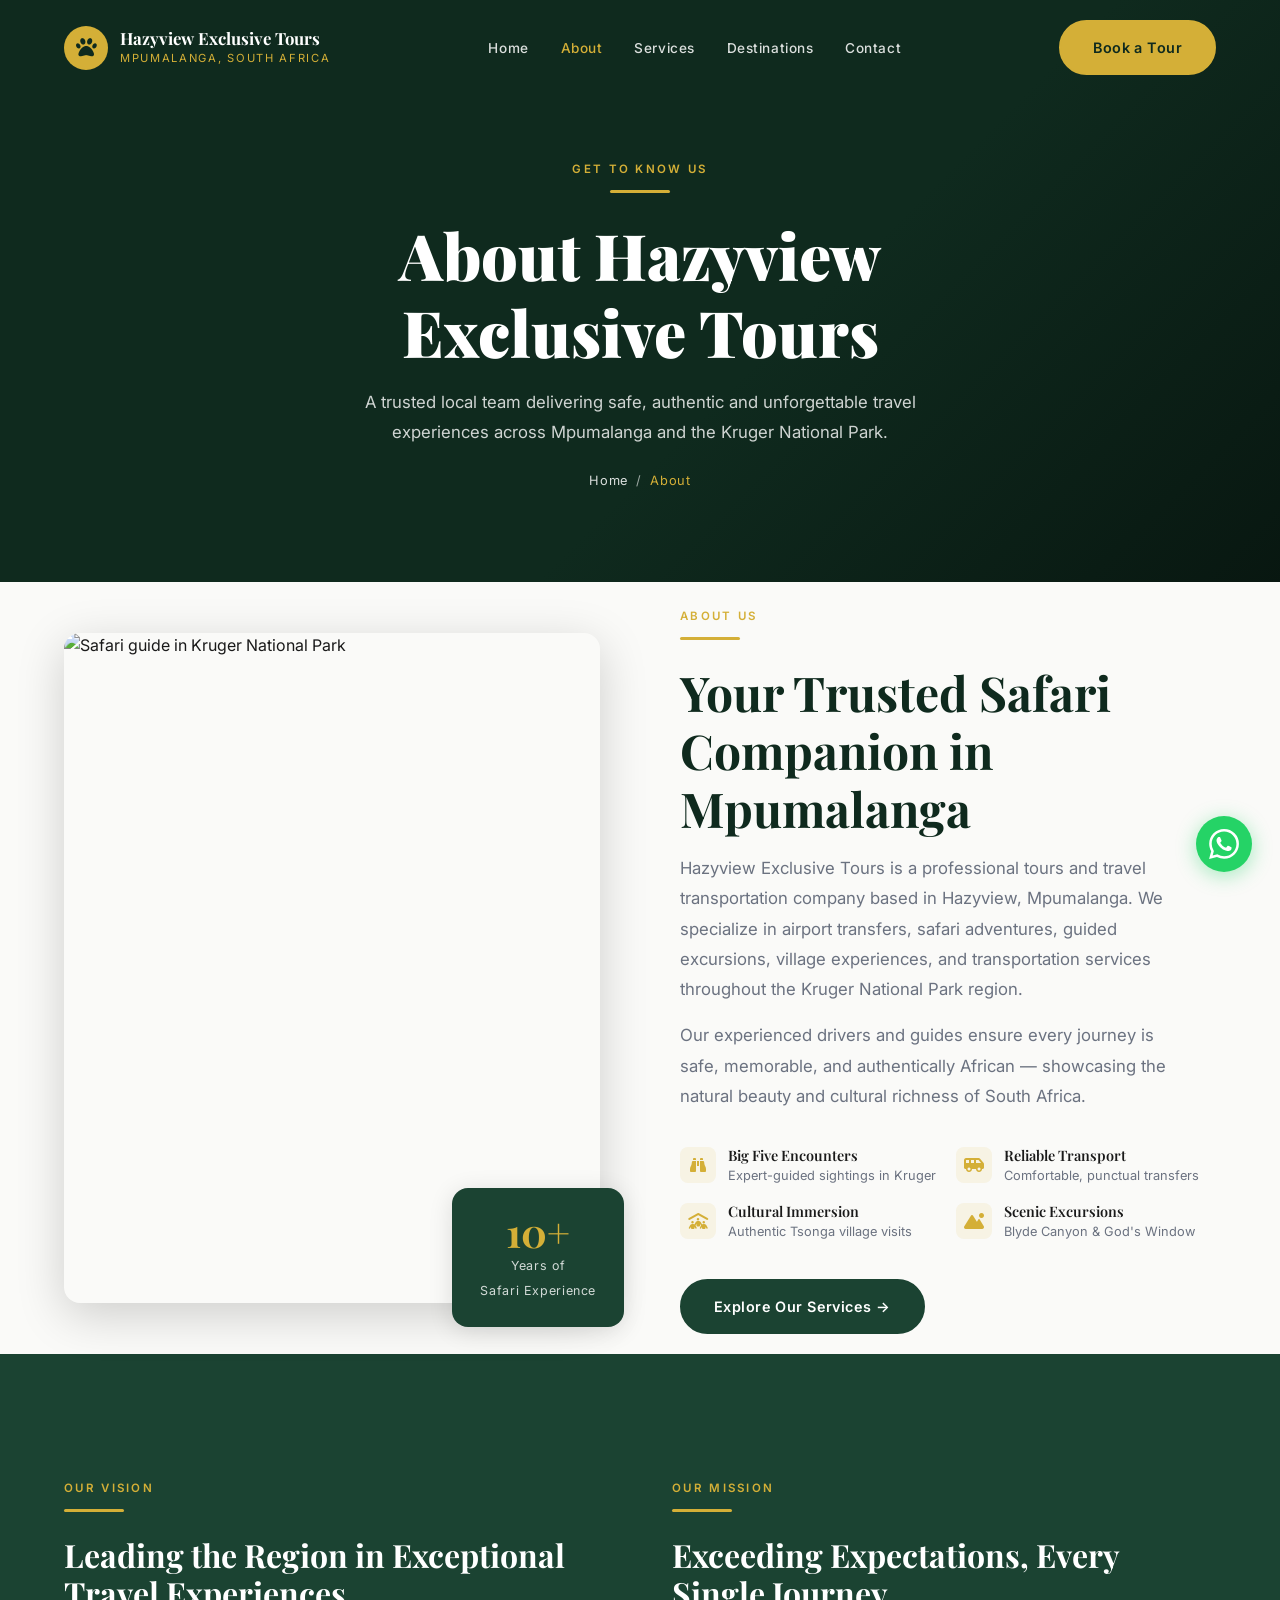
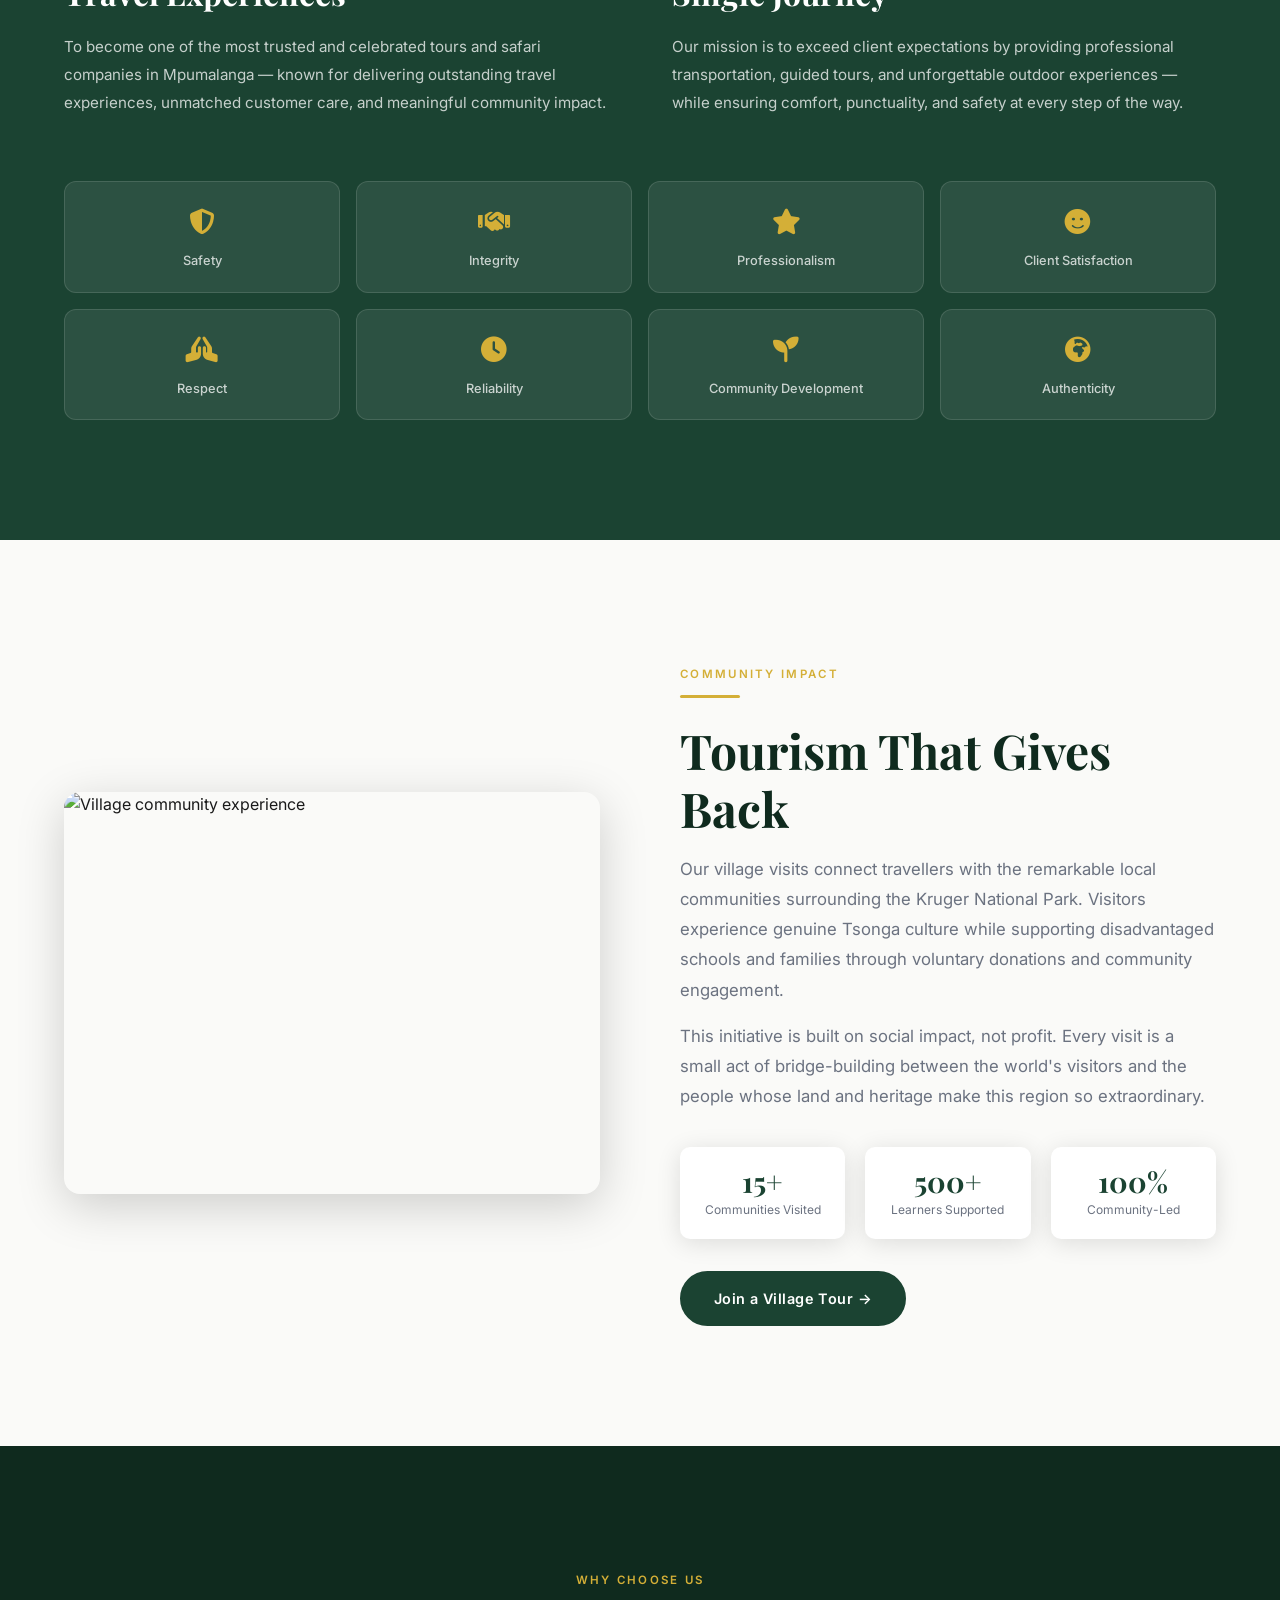
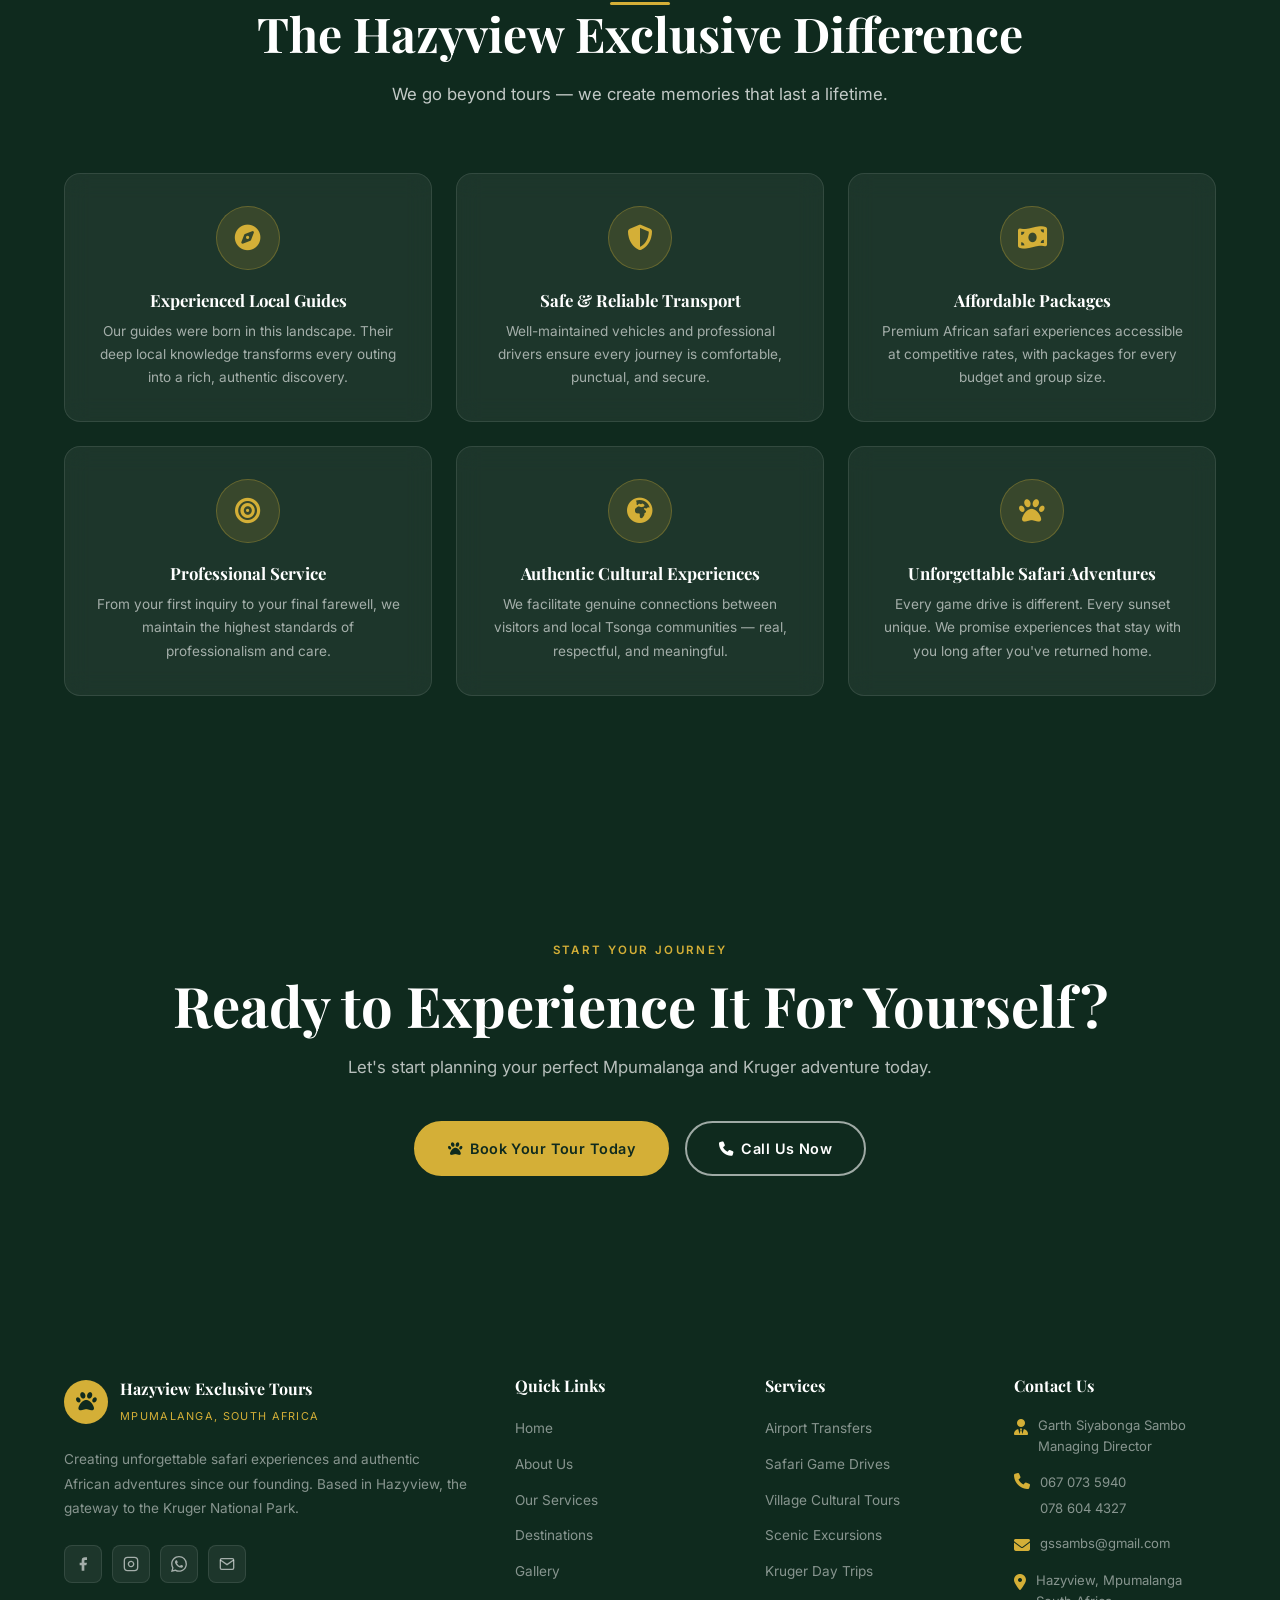
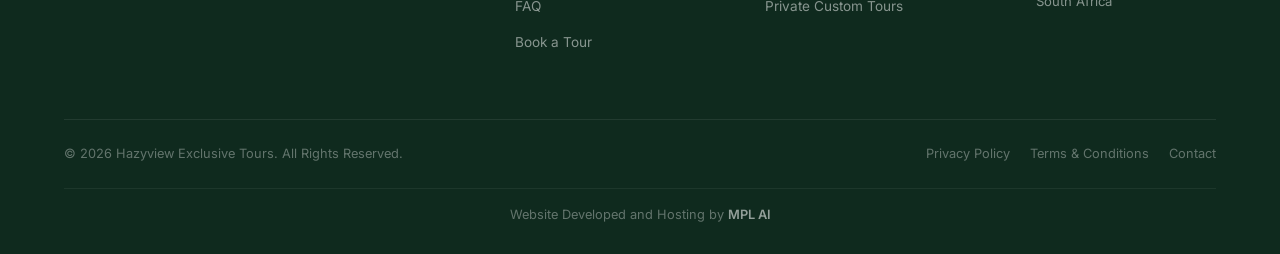
==== commit 1f859a0e: "fix" ====
--- a/about.html
+++ b/about.html
@@ -8,6 +8,7 @@
 <title>About Us | Hazyview Exclusive Tours</title>
 <link rel="preconnect" href="https://fonts.googleapis.com">
 <link href="https://fonts.googleapis.com/css2?family=Playfair+Display:wght@400;600;700;900&family=Inter:wght@300;400;500;600&display=swap" rel="stylesheet">
+<link rel="stylesheet" href="https://cdnjs.cloudflare.com/ajax/libs/font-awesome/6.5.2/css/all.min.css">
 <link rel="stylesheet" href="css/style.css">
 </head>
 <body>
@@ -17,7 +18,7 @@
   <div class="container">
     <div class="nav-inner">
       <a href="index.html" class="nav-logo">
-        <div class="nav-logo-icon">🦁</div>
+        <div class="nav-logo-icon"><i class="fa-solid fa-paw"></i></div>
         <div class="nav-logo-text">
           <strong>Hazyview Exclusive Tours</strong>
           <span>Mpumalanga, South Africa</span>
@@ -42,7 +43,7 @@
 
 <!-- MOBILE MENU -->
 <div class="mobile-menu" id="mobileMenu">
-  <button class="mobile-close" id="mobileClose">✕</button>
+  <button class="mobile-close" id="mobileClose"><i class="fa-solid fa-xmark"></i></button>
   <a href="index.html" onclick="closeMobile()">Home</a>
   <a href="about.html" class="active" onclick="closeMobile()">About</a>
   <a href="services.html" onclick="closeMobile()">Services</a>
@@ -86,28 +87,28 @@
         <p class="section-desc" style="margin-top:16px;">Our experienced drivers and guides ensure every journey is safe, memorable, and authentically African — showcasing the natural beauty and cultural richness of South Africa.</p>
         <div class="about-features">
           <div class="about-feature">
-            <div class="about-feature-icon">🦒</div>
+            <div class="about-feature-icon"><i class="fa-solid fa-binoculars"></i></div>
             <div>
               <h4>Big Five Encounters</h4>
               <p>Expert-guided sightings in Kruger</p>
             </div>
           </div>
           <div class="about-feature">
-            <div class="about-feature-icon">🚐</div>
+            <div class="about-feature-icon"><i class="fa-solid fa-van-shuttle"></i></div>
             <div>
               <h4>Reliable Transport</h4>
               <p>Comfortable, punctual transfers</p>
             </div>
           </div>
           <div class="about-feature">
-            <div class="about-feature-icon">🏘️</div>
+            <div class="about-feature-icon"><i class="fa-solid fa-people-roof"></i></div>
             <div>
               <h4>Cultural Immersion</h4>
               <p>Authentic Tsonga village visits</p>
             </div>
           </div>
           <div class="about-feature">
-            <div class="about-feature-icon">🌄</div>
+            <div class="about-feature-icon"><i class="fa-solid fa-mountain-sun"></i></div>
             <div>
               <h4>Scenic Excursions</h4>
               <p>Blyde Canyon & God's Window</p>
@@ -140,14 +141,14 @@
       </div>
     </div>
     <div class="values-grid reveal">
-      <div class="value-chip"><span>🛡️</span><p>Safety</p></div>
-      <div class="value-chip"><span>🤝</span><p>Integrity</p></div>
-      <div class="value-chip"><span>⭐</span><p>Professionalism</p></div>
-      <div class="value-chip"><span>😊</span><p>Client Satisfaction</p></div>
-      <div class="value-chip"><span>🙏</span><p>Respect</p></div>
-      <div class="value-chip"><span>⏱️</span><p>Reliability</p></div>
-      <div class="value-chip"><span>🌱</span><p>Community Development</p></div>
-      <div class="value-chip"><span>🌍</span><p>Authenticity</p></div>
+      <div class="value-chip"><span><i class="fa-solid fa-shield-halved"></i></span><p>Safety</p></div>
+      <div class="value-chip"><span><i class="fa-solid fa-handshake"></i></span><p>Integrity</p></div>
+      <div class="value-chip"><span><i class="fa-solid fa-star"></i></span><p>Professionalism</p></div>
+      <div class="value-chip"><span><i class="fa-solid fa-face-smile"></i></span><p>Client Satisfaction</p></div>
+      <div class="value-chip"><span><i class="fa-solid fa-hands-praying"></i></span><p>Respect</p></div>
+      <div class="value-chip"><span><i class="fa-solid fa-clock"></i></span><p>Reliability</p></div>
+      <div class="value-chip"><span><i class="fa-solid fa-seedling"></i></span><p>Community Development</p></div>
+      <div class="value-chip"><span><i class="fa-solid fa-earth-africa"></i></span><p>Authenticity</p></div>
     </div>
   </div>
 </section>
@@ -198,32 +199,32 @@
     </div>
     <div class="why-grid">
       <div class="why-card reveal">
-        <div class="why-icon">🧭</div>
+        <div class="why-icon"><i class="fa-solid fa-compass"></i></div>
         <h3>Experienced Local Guides</h3>
         <p>Our guides were born in this landscape. Their deep local knowledge transforms every outing into a rich, authentic discovery.</p>
       </div>
       <div class="why-card reveal reveal-delay-1">
-        <div class="why-icon">🛡️</div>
+        <div class="why-icon"><i class="fa-solid fa-shield-halved"></i></div>
         <h3>Safe & Reliable Transport</h3>
         <p>Well-maintained vehicles and professional drivers ensure every journey is comfortable, punctual, and secure.</p>
       </div>
       <div class="why-card reveal reveal-delay-2">
-        <div class="why-icon">💰</div>
+        <div class="why-icon"><i class="fa-solid fa-money-bill-wave"></i></div>
         <h3>Affordable Packages</h3>
         <p>Premium African safari experiences accessible at competitive rates, with packages for every budget and group size.</p>
       </div>
       <div class="why-card reveal">
-        <div class="why-icon">🎯</div>
+        <div class="why-icon"><i class="fa-solid fa-bullseye"></i></div>
         <h3>Professional Service</h3>
         <p>From your first inquiry to your final farewell, we maintain the highest standards of professionalism and care.</p>
       </div>
       <div class="why-card reveal reveal-delay-1">
-        <div class="why-icon">🌍</div>
+        <div class="why-icon"><i class="fa-solid fa-earth-africa"></i></div>
         <h3>Authentic Cultural Experiences</h3>
         <p>We facilitate genuine connections between visitors and local Tsonga communities — real, respectful, and meaningful.</p>
       </div>
       <div class="why-card reveal reveal-delay-2">
-        <div class="why-icon">🦓</div>
+        <div class="why-icon"><i class="fa-solid fa-paw"></i></div>
         <h3>Unforgettable Safari Adventures</h3>
         <p>Every game drive is different. Every sunset unique. We promise experiences that stay with you long after you've returned home.</p>
       </div>
@@ -239,8 +240,8 @@
       <h2>Ready to Experience It For Yourself?</h2>
       <p>Let's start planning your perfect Mpumalanga and Kruger adventure today.</p>
       <div class="cta-buttons">
-        <a href="contact.html" class="btn btn-gold">🦁 Book Your Tour Today</a>
-        <a href="tel:0670735940" class="btn btn-outline">📞 Call Us Now</a>
+        <a href="contact.html" class="btn btn-gold"><i class="fa-solid fa-paw"></i> Book Your Tour Today</a>
+        <a href="tel:0670735940" class="btn btn-outline"><i class="fa-solid fa-phone"></i> Call Us Now</a>
       </div>
     </div>
   </div>
@@ -252,7 +253,7 @@
     <div class="footer-grid">
       <div class="footer-brand">
         <div class="footer-logo">
-          <div class="footer-logo-icon">🦁</div>
+          <div class="footer-logo-icon"><i class="fa-solid fa-paw"></i></div>
           <div class="footer-logo-text">
             <strong>Hazyview Exclusive Tours</strong>
             <span>Mpumalanga, South Africa</span>
@@ -300,22 +301,22 @@
       <div class="footer-col">
         <h4>Contact Us</h4>
         <div class="footer-contact-item">
-          <span>👤</span>
+          <span><i class="fa-solid fa-user-tie"></i></span>
           <p>Garth Siyabonga Sambo<br>Managing Director</p>
         </div>
         <div class="footer-contact-item">
-          <span>📞</span>
+          <span><i class="fa-solid fa-phone"></i></span>
           <div>
             <a href="tel:0670735940">067 073 5940</a><br>
             <a href="tel:0786044327">078 604 4327</a>
           </div>
         </div>
         <div class="footer-contact-item">
-          <span>📧</span>
+          <span><i class="fa-solid fa-envelope"></i></span>
           <a href="mailto:gssambs@gmail.com">gssambs@gmail.com</a>
         </div>
         <div class="footer-contact-item">
-          <span>📍</span>
+          <span><i class="fa-solid fa-location-dot"></i></span>
           <p>Hazyview, Mpumalanga<br>South Africa</p>
         </div>
       </div>
--- a/css/style.css
+++ b/css/style.css
@@ -1,4 +1,4 @@
-:root {
+﻿:root {
   --green: #1B4332;
   --green-light: #2D6A4F;
   --green-dark: #0f2a1e;
@@ -19,7 +19,7 @@
 
 *, *::before, *::after { box-sizing: border-box; margin: 0; padding: 0; }
 
-html { scroll-behavior: smooth; }
+html { scroll-behavior: smooth; overflow-x: hidden; }
 
 body {
   font-family: 'Inter', sans-serif;
@@ -35,7 +35,7 @@
 
 a { text-decoration: none; color: inherit; }
 
-/* ─── UTILITY ─── */
+/* â”€â”€â”€ UTILITY â”€â”€â”€ */
 .container { max-width: 1200px; margin: 0 auto; padding: 0 24px; }
 .section-label {
   display: inline-block;
@@ -97,7 +97,7 @@
 }
 .btn-green:hover { background: var(--green-light); transform: translateY(-2px); box-shadow: 0 8px 24px rgba(27,67,50,0.4); }
 
-/* ─── NAVBAR ─── */
+/* â”€â”€â”€ NAVBAR â”€â”€â”€ */
 #navbar {
   position: fixed; top: 0; left: 0; right: 0; z-index: 1000;
   padding: 20px 0;
@@ -121,6 +121,7 @@
   border-radius: 50%;
   display: flex; align-items: center; justify-content: center;
   font-size: 1.3rem;
+  color: var(--green-dark);
 }
 .nav-logo-text { line-height: 1.1; }
 .nav-logo-text strong {
@@ -166,7 +167,7 @@
   display: none;
   position: fixed; inset: 0;
   background: var(--green-dark);
-  z-index: 999;
+  z-index: 1100;
   flex-direction: column;
   align-items: center;
   justify-content: center;
@@ -188,7 +189,7 @@
   cursor: pointer;
 }
 
-/* ─── HERO ─── */
+/* â”€â”€â”€ HERO â”€â”€â”€ */
 #hero {
   position: relative;
   min-height: 100vh;
@@ -198,8 +199,11 @@
 }
 .hero-bg {
   position: absolute; inset: 0;
-  background: url('https://images.unsplash.com/photo-1516426122078-c23e76319801?w=1800&q=80') center/cover no-repeat;
-  transform: scale(1.05);
+  left: 50%;
+  width: calc(100vw / 1.15);
+  min-width: calc(100vw / 1.15);
+  background: url('https://images.unsplash.com/photo-1516426122078-c23e76319801?w=1800&q=80') center center/cover no-repeat;
+  transform: translateX(-50%) scale(1.05);
   animation: heroZoom 20s ease-in-out infinite alternate;
 }
 @keyframes heroZoom {
@@ -285,7 +289,7 @@
 @keyframes bounce { 0%,100%{transform:translateX(-50%) translateY(0)} 50%{transform:translateX(-50%) translateY(-8px)} }
 .hero-scroll svg { width: 24px; }
 
-/* ─── PAGE HERO (inner pages) ─── */
+/* â”€â”€â”€ PAGE HERO (inner pages) â”€â”€â”€ */
 .page-hero {
   position: relative;
   min-height: 50vh;
@@ -300,7 +304,10 @@
   background-position: center;
   background-size: cover;
   background-repeat: no-repeat;
-  transform: scale(1.05);
+  left: 50%;
+  width: calc(100vw / 1.15);
+  min-width: calc(100vw / 1.15);
+  transform: translateX(-50%) scale(1.05);
   animation: heroZoom 20s ease-in-out infinite alternate;
 }
 .page-hero-overlay {
@@ -334,8 +341,8 @@
 .breadcrumb a:hover { color: var(--gold); }
 .breadcrumb span { color: var(--gold); }
 
-/* ─── ABOUT ─── */
-#about { padding: 120px 0; background: var(--off-white); }
+/* â”€â”€â”€ ABOUT â”€â”€â”€ */
+#about { padding: 20px 0; background: var(--off-white); }
 .about-grid {
   display: grid;
   grid-template-columns: 1fr 1fr;
@@ -385,11 +392,12 @@
   border-radius: 8px;
   display: flex; align-items: center; justify-content: center;
   font-size: 1rem;
+  color: var(--gold);
 }
 .about-feature h4 { font-size: 0.9rem; font-weight: 600; margin-bottom: 2px; }
 .about-feature p { font-size: 0.8rem; color: var(--gray); }
 
-/* ─── SERVICES ─── */
+/* â”€â”€â”€ SERVICES â”€â”€â”€ */
 #services { padding: 120px 0; background: var(--white); }
 .services-header { text-align: center; margin-bottom: 64px; }
 .services-header .section-desc { margin: 0 auto; }
@@ -429,6 +437,7 @@
   font-size: 1.6rem;
   margin-bottom: 20px;
   box-shadow: 0 4px 16px rgba(27,67,50,0.25);
+  color: var(--white);
 }
 .service-card h3 { font-size: 1.2rem; font-weight: 700; margin-bottom: 12px; color: var(--green-dark); }
 .service-card p { font-size: 0.87rem; color: var(--gray); line-height: 1.75; }
@@ -443,13 +452,13 @@
   position: relative;
 }
 .service-list li::before {
-  content: '→';
+  content: 'â†’';
   position: absolute; left: 0;
   color: var(--gold);
   font-size: 0.8rem;
 }
 
-/* ─── WHY US ─── */
+/* â”€â”€â”€ WHY US â”€â”€â”€ */
 #why-us {
   padding: 120px 0;
   background: var(--green-dark);
@@ -491,11 +500,12 @@
   display: flex; align-items: center; justify-content: center;
   font-size: 1.6rem;
   margin: 0 auto 20px;
+  color: var(--gold);
 }
 .why-card h3 { font-size: 1.05rem; font-weight: 700; color: var(--white); margin-bottom: 10px; }
 .why-card p { font-size: 0.85rem; color: rgba(255,255,255,0.6); line-height: 1.7; }
 
-/* ─── GALLERY ─── */
+/* â”€â”€â”€ GALLERY â”€â”€â”€ */
 #gallery { padding: 120px 0; background: var(--gray-light); }
 .gallery-header { text-align: center; margin-bottom: 56px; }
 .gallery-grid {
@@ -567,7 +577,7 @@
 }
 .lightbox-close:hover { background: rgba(255,255,255,0.2); }
 
-/* ─── DESTINATIONS ─── */
+/* â”€â”€â”€ DESTINATIONS â”€â”€â”€ */
 #destinations { padding: 120px 0; background: var(--white); }
 .dest-header { text-align: center; margin-bottom: 64px; }
 .dest-grid {
@@ -612,7 +622,7 @@
 }
 .dest-card:hover .dest-link { gap: 10px; }
 
-/* ─── VISION MISSION ─── */
+/* â”€â”€â”€ VISION MISSION â”€â”€â”€ */
 #vision { padding: 120px 0; background: var(--green); }
 .vm-grid {
   display: grid; grid-template-columns: 1fr 1fr; gap: 64px;
@@ -634,10 +644,10 @@
   transition: background 0.2s;
 }
 .value-chip:hover { background: rgba(212,175,55,0.15); border-color: rgba(212,175,55,0.4); }
-.value-chip span { display: block; font-size: 1.6rem; margin-bottom: 8px; }
+.value-chip span { display: block; font-size: 1.6rem; margin-bottom: 8px; color: var(--gold); }
 .value-chip p { font-size: 0.8rem; color: rgba(255,255,255,0.75); font-weight: 500; }
 
-/* ─── COMMUNITY ─── */
+/* â”€â”€â”€ COMMUNITY â”€â”€â”€ */
 #community { padding: 120px 0; background: var(--off-white); }
 .community-inner {
   display: grid; grid-template-columns: 1fr 1fr; gap: 80px;
@@ -672,7 +682,7 @@
 }
 .impact-stat span { font-size: 0.75rem; color: var(--gray); margin-top: 4px; display: block; }
 
-/* ─── TESTIMONIALS ─── */
+/* â”€â”€â”€ TESTIMONIALS â”€â”€â”€ */
 #testimonials { padding: 120px 0; background: var(--gray-light); }
 .test-header { text-align: center; margin-bottom: 56px; }
 .test-slider { position: relative; overflow: hidden; }
@@ -689,7 +699,7 @@
   box-shadow: var(--shadow);
   flex-shrink: 0;
 }
-.test-stars { color: var(--gold); font-size: 1.1rem; letter-spacing: 3px; margin-bottom: 16px; }
+.test-stars { color: var(--gold); font-size: 1.1rem; display: flex; gap: 6px; margin-bottom: 16px; }
 .test-card blockquote {
   font-size: 0.95rem;
   color: var(--gray-dark);
@@ -725,7 +735,7 @@
   border-radius: 5px;
 }
 
-/* ─── FAQ ─── */
+/* â”€â”€â”€ FAQ â”€â”€â”€ */
 #faq { padding: 120px 0; background: var(--white); }
 .faq-inner { display: grid; grid-template-columns: 1fr 1fr; gap: 80px; align-items: start; }
 .faq-list { display: flex; flex-direction: column; gap: 12px; }
@@ -761,7 +771,7 @@
 }
 .faq-a.open { max-height: 200px; padding: 4px 24px 20px; }
 
-/* ─── CTA ─── */
+/* â”€â”€â”€ CTA â”€â”€â”€ */
 #cta {
   padding: 120px 0;
   position: relative;
@@ -783,7 +793,7 @@
 .cta-content p { font-size: 1.05rem; color: rgba(255,255,255,0.7); margin-bottom: 40px; }
 .cta-buttons { display: flex; justify-content: center; gap: 16px; flex-wrap: wrap; }
 
-/* ─── CONTACT ─── */
+/* â”€â”€â”€ CONTACT â”€â”€â”€ */
 #contact { padding: 120px 0; background: var(--white); }
 .contact-grid { display: grid; grid-template-columns: 1fr 1.4fr; gap: 64px; }
 .contact-info h2 { font-size: 2rem; color: var(--green-dark); margin-bottom: 16px; }
@@ -796,6 +806,7 @@
   border-radius: 10px;
   display: flex; align-items: center; justify-content: center;
   font-size: 1.1rem;
+  color: var(--green);
 }
 .contact-item-text strong { display: block; font-size: 0.8rem; font-weight: 600; text-transform: uppercase; letter-spacing: 0.08em; color: var(--green); margin-bottom: 4px; }
 .contact-item-text p, .contact-item-text a { font-size: 0.9rem; color: var(--gray-dark); }
@@ -834,7 +845,7 @@
   font-weight: 600;
 }
 
-/* ─── MAP ─── */
+/* â”€â”€â”€ MAP â”€â”€â”€ */
 .map-container {
   margin-top: 80px;
   border-radius: var(--radius);
@@ -844,7 +855,7 @@
 }
 .map-container iframe { width: 100%; height: 100%; border: none; }
 
-/* ─── NEWSLETTER ─── */
+/* â”€â”€â”€ NEWSLETTER â”€â”€â”€ */
 #newsletter {
   padding: 80px 0;
   background: linear-gradient(135deg, var(--green-dark), var(--green));
@@ -869,7 +880,7 @@
 .newsletter-form input::placeholder { color: rgba(255,255,255,0.5); }
 .newsletter-form input:focus { border-color: var(--gold); }
 
-/* ─── FOOTER ─── */
+/* â”€â”€â”€ FOOTER â”€â”€â”€ */
 footer {
   background: var(--green-dark);
   padding: 80px 0 0;
@@ -889,6 +900,7 @@
   border-radius: 50%;
   display: flex; align-items: center; justify-content: center;
   font-size: 1.3rem;
+  color: var(--green-dark);
 }
 .footer-logo-text strong {
   display: block;
@@ -917,7 +929,7 @@
 .footer-links a { font-size: 0.85rem; color: rgba(255,255,255,0.5); transition: color 0.2s; }
 .footer-links a:hover { color: var(--gold); }
 .footer-contact-item { display: flex; gap: 10px; margin-bottom: 12px; }
-.footer-contact-item span:first-child { font-size: 1rem; }
+.footer-contact-item span:first-child { font-size: 1rem; color: var(--gold); }
 .footer-contact-item a, .footer-contact-item p {
   font-size: 0.82rem; color: rgba(255,255,255,0.5);
   transition: color 0.2s;
@@ -941,7 +953,7 @@
 .footer-credit a { color: rgba(255,255,255,0.55); font-weight: 600; transition: color 0.2s; }
 .footer-credit a:hover { color: var(--gold); }
 
-/* ─── WHATSAPP FLOAT ─── */
+/* â”€â”€â”€ WHATSAPP FLOAT â”€â”€â”€ */
 .wa-float {
   position: fixed; bottom: 28px; right: 28px; z-index: 500;
   width: 56px; height: 56px;
@@ -973,7 +985,7 @@
 }
 .wa-float:hover .wa-tooltip { opacity: 1; transform: translateX(0); }
 
-/* ─── SCROLL REVEAL ─── */
+/* â”€â”€â”€ SCROLL REVEAL â”€â”€â”€ */
 .reveal {
   opacity: 0;
   transform: translateY(28px);
@@ -984,7 +996,7 @@
 .reveal-delay-2 { transition-delay: 0.2s; }
 .reveal-delay-3 { transition-delay: 0.3s; }
 
-/* ─── RESPONSIVE ─── */
+/* â”€â”€â”€ RESPONSIVE â”€â”€â”€ */
 @media (max-width: 1024px) {
   .services-grid { grid-template-columns: repeat(2, 1fr); }
   .why-grid { grid-template-columns: repeat(2, 1fr); }
@@ -1007,7 +1019,7 @@
   .footer-grid { grid-template-columns: 1fr; }
   .values-grid { grid-template-columns: repeat(2, 1fr); }
   .test-card { min-width: calc(100% - 0px); margin-right: 0; }
-  .test-card + .test-card { margin-left: 24px; }
+  .test-card + .test-card { margin-left: 0; }
   .form-row { grid-template-columns: 1fr; }
   .contact-form { padding: 32px 24px; }
   .hero-stats { gap: 24px; }
@@ -1017,10 +1029,65 @@
   .about-features { grid-template-columns: 1fr; }
 }
 @media (max-width: 480px) {
+  #hero {
+    align-items: flex-start;
+    padding: 95px 0 24px;
+    min-height: auto;
+  }
+  .hero-content {
+    padding: 25px 0 28px;
+  }
+  .hero-title {
+    font-size: clamp(1.8rem, 8vw, 2.6rem);
+    margin-bottom: 18px;
+  }
+  .hero-subtitle {
+    font-size: 0.98rem;
+    max-width: 100%;
+    margin-bottom: 28px;
+    line-height: 1.6;
+  }
+  .hero-buttons {
+    display: flex;
+    flex-direction: column;
+    gap: 12px;
+    margin-bottom: 28px;
+  }
+  .hero-buttons .btn {
+    width: 100%;
+    justify-content: center;
+  }
+  .hero-stats {
+    display: grid;
+    grid-template-columns: repeat(2, minmax(0, 1fr));
+    gap: 14px;
+    padding-top: 24px;
+    border-top: 1px solid rgba(255,255,255,0.15);
+  }
+  .stat-num {
+    font-size: 1.8rem;
+  }
+  .stat-label {
+    font-size: 0.72rem;
+    letter-spacing: 0.1em;
+  }
+  .hero-scroll {
+    bottom: 16px;
+  }
   .gallery-grid { grid-template-columns: 1fr; }
   .gallery-item:nth-child(1), .gallery-item:nth-child(6) { grid-column: span 1; }
+  .mobile-menu {
+    padding: 48px 24px;
+    justify-content: flex-start;
+    align-items: flex-start;
+  }
+  .mobile-menu a {
+    font-size: 1.65rem;
+  }
   .hero-buttons { flex-direction: column; }
   .btn { width: 100%; justify-content: center; }
   .cta-buttons { flex-direction: column; align-items: center; }
   .contact-buttons { flex-direction: column; }
 }
+
+
